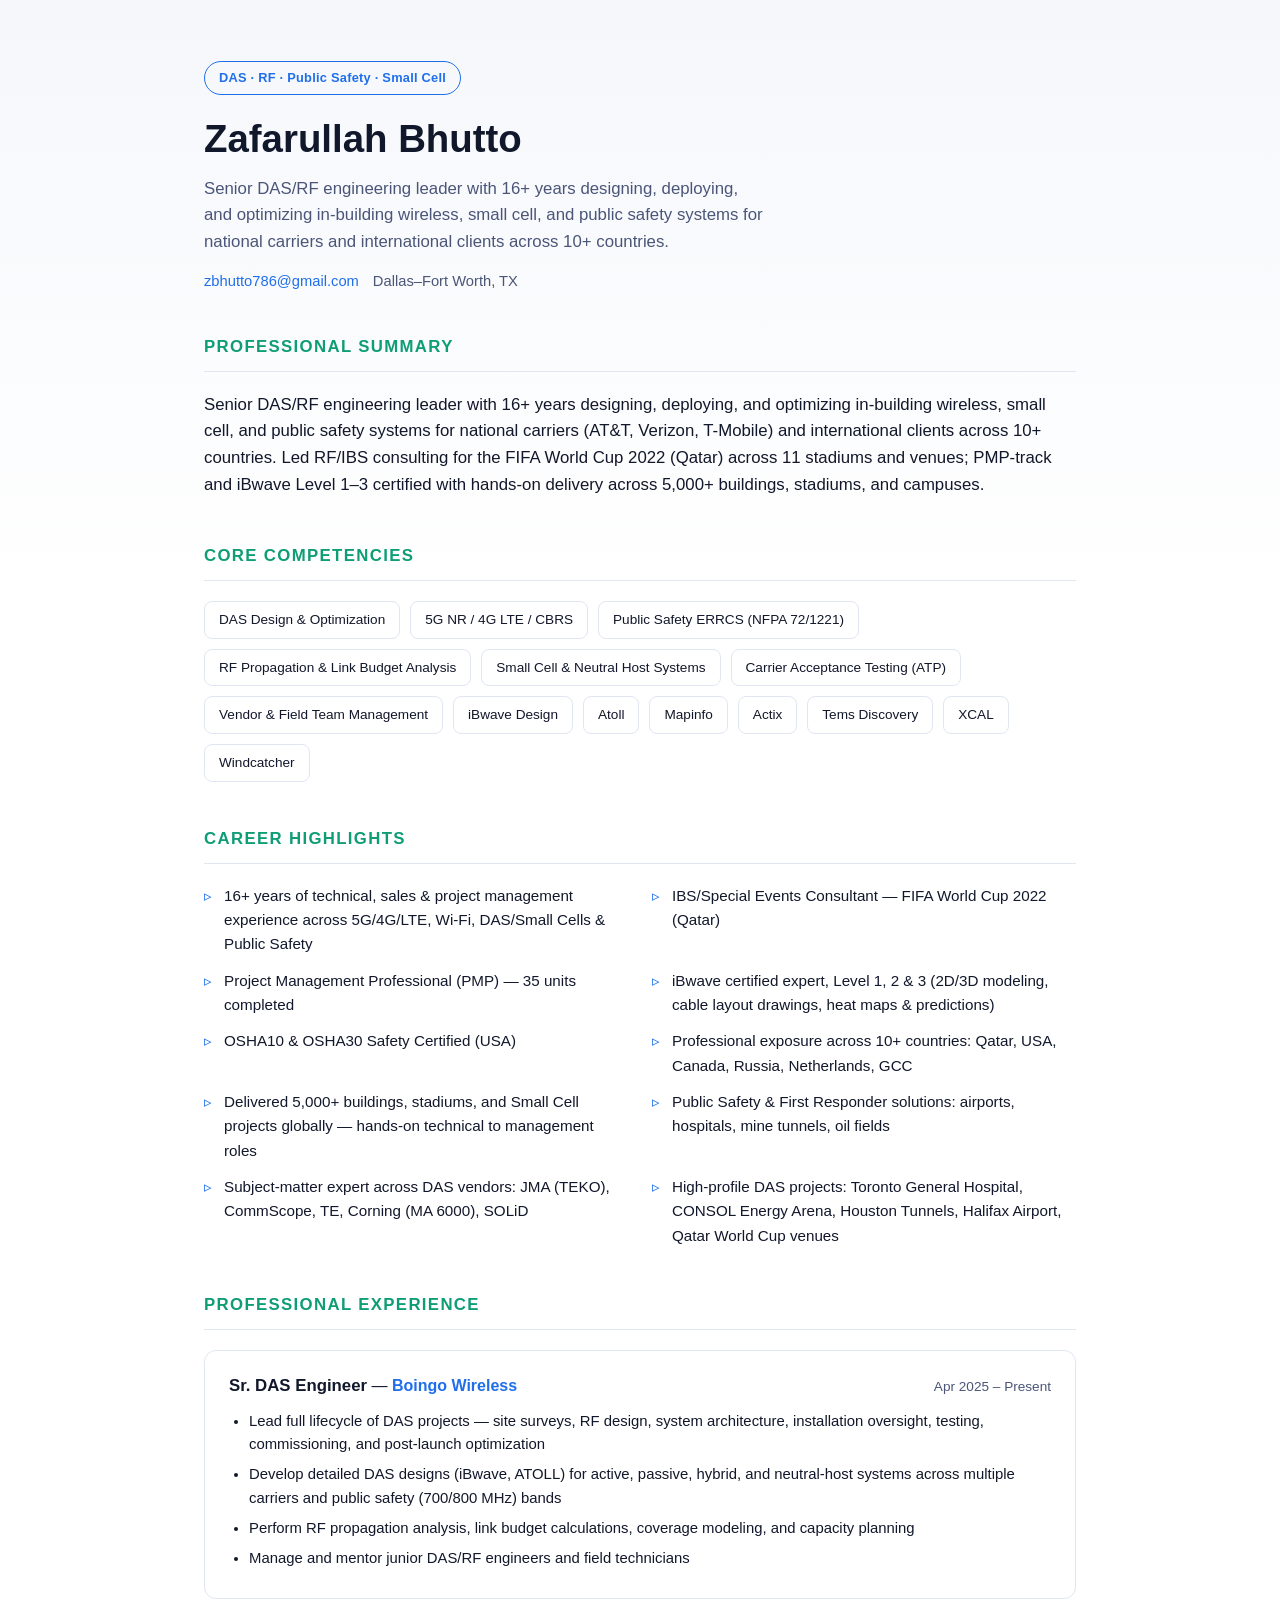
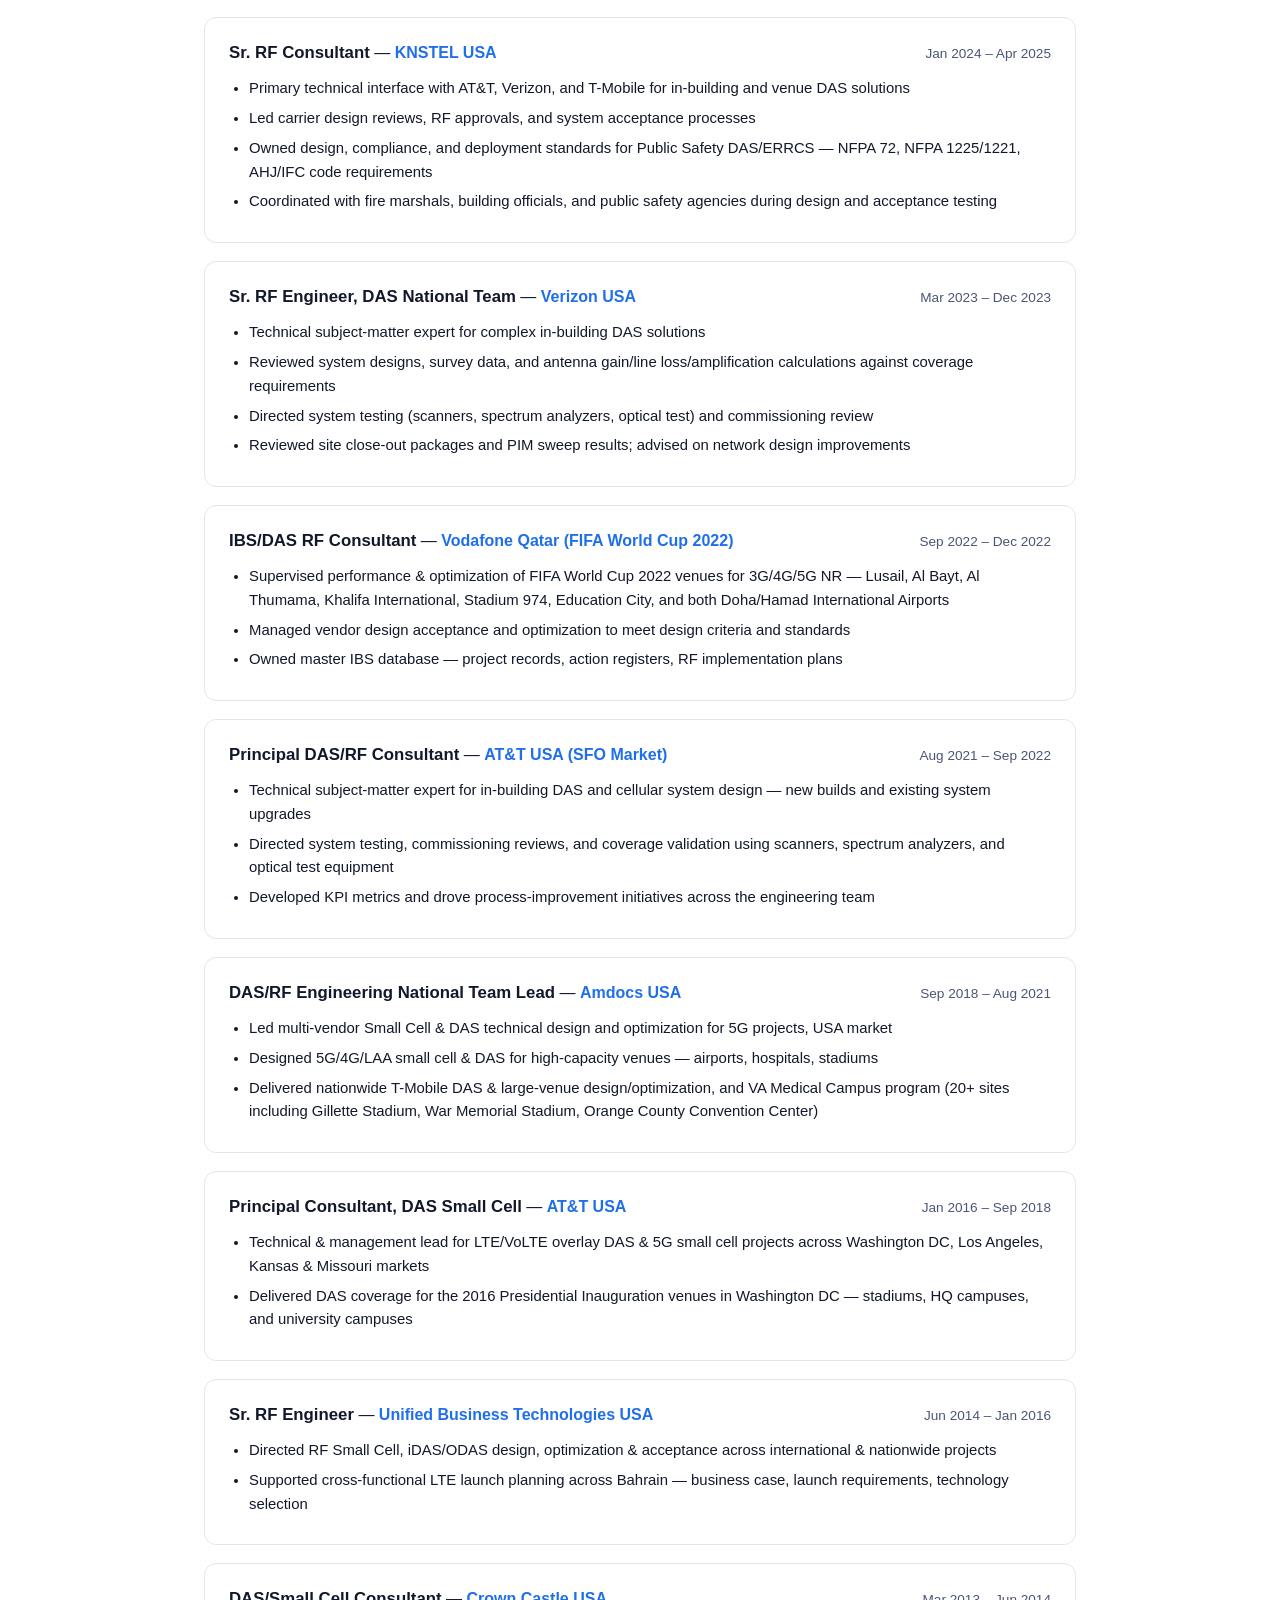
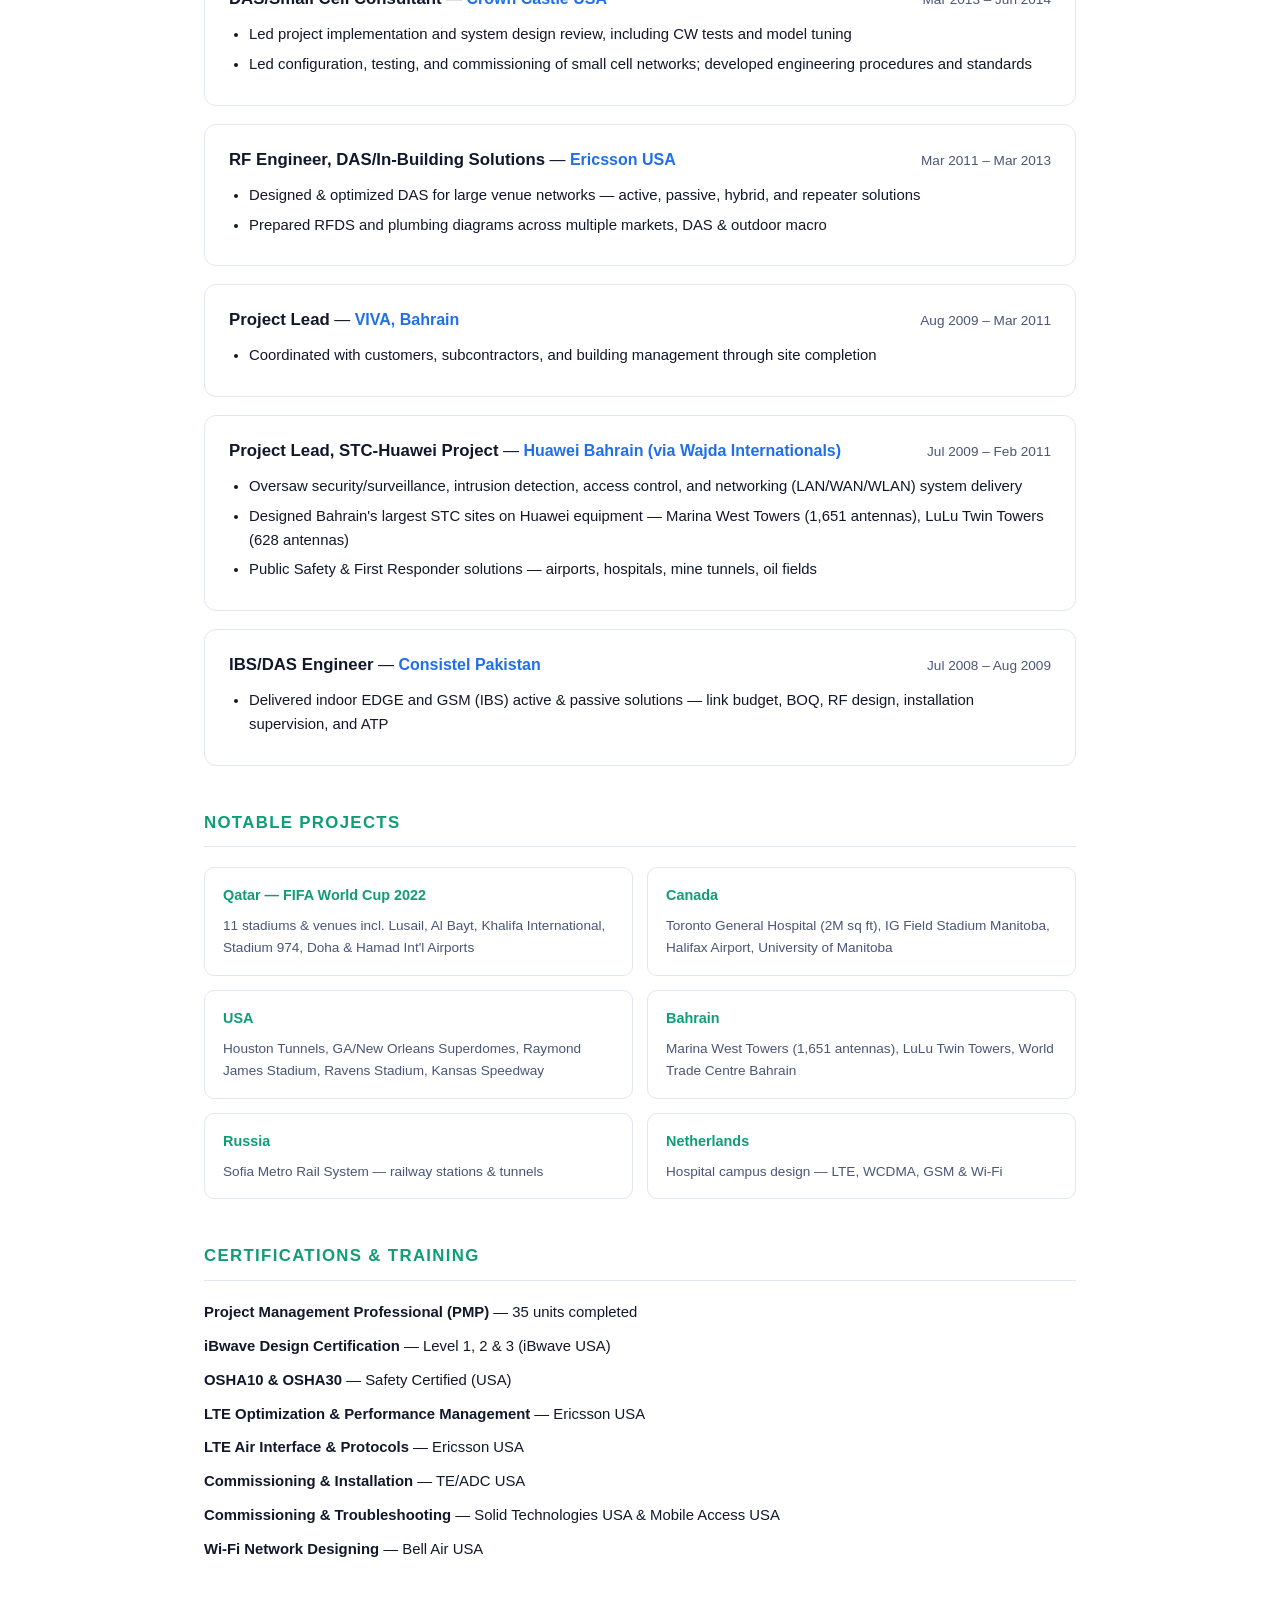
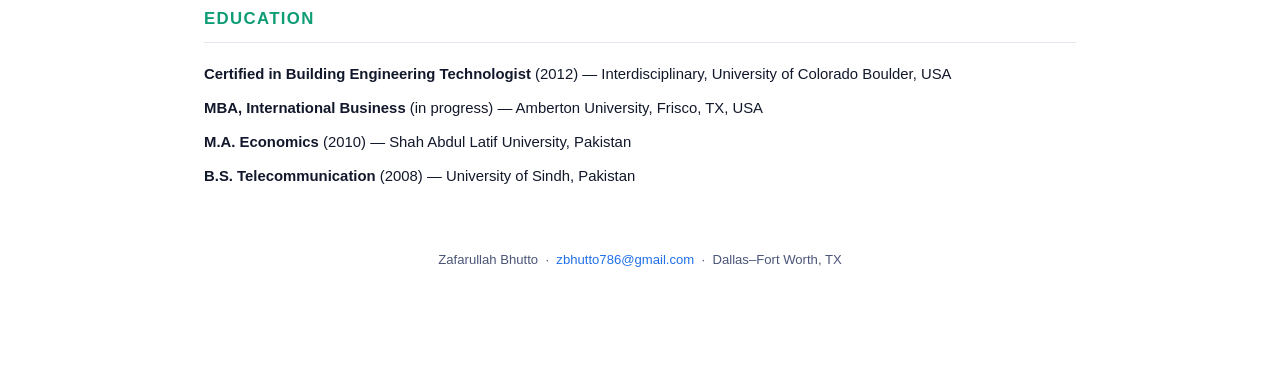
==== index.html @ 147d80d3 "Remove phone number from contact information Removed phone number from contact section in index.html" ====
<!DOCTYPE html>
<html lang="en">
<head>
<meta charset="UTF-8">
<meta name="viewport" content="width=device-width, initial-scale=1.0">
<title>Zafarullah Bhutto — Senior DAS/RF Engineering Leader</title>
<style>
  :root{
    --bg:#0b1020; --bg2:#121a33; --card:#161f3d; --text:#eaf0ff; --muted:#9fb0d9;
    --accent:#4da3ff; --accent2:#7ee8c8; --border:#243055;
  }
  @media (prefers-color-scheme: light){
    :root{ --bg:#f5f7fb; --bg2:#ffffff; --card:#ffffff; --text:#12182b; --muted:#4a5578;
      --accent:#1f6feb; --accent2:#0f9d76; --border:#e1e6f2; }
  }
  *{box-sizing:border-box}
  body{
    margin:0; font-family:'Segoe UI',Roboto,Helvetica,Arial,sans-serif;
    background:linear-gradient(180deg,var(--bg),var(--bg2) 600px); color:var(--text);
    line-height:1.6;
  }
  .wrap{max-width:920px;margin:0 auto;padding:48px 24px 100px}
  header{display:flex;flex-wrap:wrap;gap:24px;align-items:center;justify-content:space-between;margin-bottom:40px}
  .name{font-size:2.4rem;font-weight:700;margin:0 0 6px}
  .tagline{color:var(--muted);font-size:1.05rem;margin:0 0 14px;max-width:560px}
  .contact{display:flex;flex-wrap:wrap;gap:14px;font-size:.92rem}
  .contact a{color:var(--accent);text-decoration:none}
  .contact span{color:var(--muted)}
  .badge{
    display:inline-block;padding:6px 14px;border:1px solid var(--accent);border-radius:999px;
    color:var(--accent);font-size:.8rem;font-weight:600;letter-spacing:.02em
  }
  section{margin-bottom:44px}
  h2{
    font-size:1.05rem;text-transform:uppercase;letter-spacing:.08em;color:var(--accent2);
    border-bottom:1px solid var(--border);padding-bottom:10px;margin-bottom:20px
  }
  .summary{font-size:1.05rem;color:var(--text)}
  .chips{display:flex;flex-wrap:wrap;gap:10px}
  .chip{
    background:var(--card);border:1px solid var(--border);padding:7px 14px;border-radius:8px;
    font-size:.85rem;color:var(--text)
  }
  .highlights{list-style:none;margin:0;padding:0;display:grid;grid-template-columns:1fr 1fr;gap:12px 24px}
  .highlights li{position:relative;padding-left:20px;font-size:.95rem;color:var(--text)}
  .highlights li::before{content:"▹";position:absolute;left:0;color:var(--accent)}
  @media (max-width:640px){.highlights{grid-template-columns:1fr}}
  .job{
    background:var(--card);border:1px solid var(--border);border-radius:12px;
    padding:22px 24px;margin-bottom:18px
  }
  .job-head{display:flex;flex-wrap:wrap;justify-content:space-between;align-items:baseline;gap:8px;margin-bottom:10px}
  .job-title{font-weight:700;font-size:1.05rem}
  .job-company{color:var(--accent);font-weight:600}
  .job-date{color:var(--muted);font-size:.85rem;white-space:nowrap}
  .job ul{margin:8px 0 0;padding-left:20px}
  .job li{margin-bottom:6px;font-size:.93rem}
  .edu-item, .cert-item{margin-bottom:10px;font-size:.93rem}
  .edu-item b, .cert-item b{color:var(--text)}
  .projects{display:grid;grid-template-columns:1fr 1fr;gap:14px}
  @media (max-width:640px){.projects{grid-template-columns:1fr}}
  .proj-card{background:var(--card);border:1px solid var(--border);border-radius:10px;padding:16px 18px}
  .proj-card h3{margin:0 0 8px;font-size:.9rem;color:var(--accent2)}
  .proj-card p{margin:0;font-size:.85rem;color:var(--muted)}
  footer{text-align:center;color:var(--muted);font-size:.82rem;margin-top:60px}
  footer a{color:var(--accent);text-decoration:none}
</style>
</head>
<body>
<div class="wrap">

  <header>
    <div>
      <p class="badge">DAS · RF · Public Safety · Small Cell</p>
      <h1 class="name">Zafarullah Bhutto</h1>
      <p class="tagline">Senior DAS/RF engineering leader with 16+ years designing, deploying, and optimizing in-building wireless, small cell, and public safety systems for national carriers and international clients across 10+ countries.</p>
      <div class="contact">
        <a href="mailto:zbhutto786@gmail.com">zbhutto786@gmail.com</a>
        <span>Dallas–Fort Worth, TX</span>
      </div>
    </div>
  </header>

  <section>
    <h2>Professional Summary</h2>
    <p class="summary">
      Senior DAS/RF engineering leader with 16+ years designing, deploying, and optimizing in-building
      wireless, small cell, and public safety systems for national carriers (AT&amp;T, Verizon, T-Mobile) and
      international clients across 10+ countries. Led RF/IBS consulting for the FIFA World Cup 2022 (Qatar)
      across 11 stadiums and venues; PMP-track and iBwave Level 1–3 certified with hands-on delivery across
      5,000+ buildings, stadiums, and campuses.
    </p>
  </section>

  <section>
    <h2>Core Competencies</h2>
    <div class="chips">
      <span class="chip">DAS Design &amp; Optimization</span>
      <span class="chip">5G NR / 4G LTE / CBRS</span>
      <span class="chip">Public Safety ERRCS (NFPA 72/1221)</span>
      <span class="chip">RF Propagation &amp; Link Budget Analysis</span>
      <span class="chip">Small Cell &amp; Neutral Host Systems</span>
      <span class="chip">Carrier Acceptance Testing (ATP)</span>
      <span class="chip">Vendor &amp; Field Team Management</span>
      <span class="chip">iBwave Design</span>
      <span class="chip">Atoll</span>
      <span class="chip">Mapinfo</span>
      <span class="chip">Actix</span>
      <span class="chip">Tems Discovery</span>
      <span class="chip">XCAL</span>
      <span class="chip">Windcatcher</span>
    </div>
  </section>

  <section>
    <h2>Career Highlights</h2>
    <ul class="highlights">
      <li>16+ years of technical, sales &amp; project management experience across 5G/4G/LTE, Wi-Fi, DAS/Small Cells &amp; Public Safety</li>
      <li>IBS/Special Events Consultant — FIFA World Cup 2022 (Qatar)</li>
      <li>Project Management Professional (PMP) — 35 units completed</li>
      <li>iBwave certified expert, Level 1, 2 &amp; 3 (2D/3D modeling, cable layout drawings, heat maps &amp; predictions)</li>
      <li>OSHA10 &amp; OSHA30 Safety Certified (USA)</li>
      <li>Professional exposure across 10+ countries: Qatar, USA, Canada, Russia, Netherlands, GCC</li>
      <li>Delivered 5,000+ buildings, stadiums, and Small Cell projects globally — hands-on technical to management roles</li>
      <li>Public Safety &amp; First Responder solutions: airports, hospitals, mine tunnels, oil fields</li>
      <li>Subject-matter expert across DAS vendors: JMA (TEKO), CommScope, TE, Corning (MA 6000), SOLiD</li>
      <li>High-profile DAS projects: Toronto General Hospital, CONSOL Energy Arena, Houston Tunnels, Halifax Airport, Qatar World Cup venues</li>
    </ul>
  </section>
  <section>
    <h2>Professional Experience</h2>

    <div class="job">
      <div class="job-head">
        <div><span class="job-title">Sr. DAS Engineer</span> — <span class="job-company">Boingo Wireless</span></div>
        <div class="job-date">Apr 2025 – Present</div>
      </div>
      <ul>
        <li>Lead full lifecycle of DAS projects — site surveys, RF design, system architecture, installation oversight, testing, commissioning, and post-launch optimization</li>
        <li>Develop detailed DAS designs (iBwave, ATOLL) for active, passive, hybrid, and neutral-host systems across multiple carriers and public safety (700/800 MHz) bands</li>
        <li>Perform RF propagation analysis, link budget calculations, coverage modeling, and capacity planning</li>
        <li>Manage and mentor junior DAS/RF engineers and field technicians</li>
      </ul>
    </div>

    <div class="job">
      <div class="job-head">
        <div><span class="job-title">Sr. RF Consultant</span> — <span class="job-company">KNSTEL USA</span></div>
        <div class="job-date">Jan 2024 – Apr 2025</div>
      </div>
      <ul>
        <li>Primary technical interface with AT&amp;T, Verizon, and T-Mobile for in-building and venue DAS solutions</li>
        <li>Led carrier design reviews, RF approvals, and system acceptance processes</li>
        <li>Owned design, compliance, and deployment standards for Public Safety DAS/ERRCS — NFPA 72, NFPA 1225/1221, AHJ/IFC code requirements</li>
        <li>Coordinated with fire marshals, building officials, and public safety agencies during design and acceptance testing</li>
      </ul>
    </div>

    <div class="job">
      <div class="job-head">
        <div><span class="job-title">Sr. RF Engineer, DAS National Team</span> — <span class="job-company">Verizon USA</span></div>
        <div class="job-date">Mar 2023 – Dec 2023</div>
      </div>
      <ul>
        <li>Technical subject-matter expert for complex in-building DAS solutions</li>
        <li>Reviewed system designs, survey data, and antenna gain/line loss/amplification calculations against coverage requirements</li>
        <li>Directed system testing (scanners, spectrum analyzers, optical test) and commissioning review</li>
        <li>Reviewed site close-out packages and PIM sweep results; advised on network design improvements</li>
      </ul>
    </div>

    <div class="job">
      <div class="job-head">
        <div><span class="job-title">IBS/DAS RF Consultant</span> — <span class="job-company">Vodafone Qatar (FIFA World Cup 2022)</span></div>
        <div class="job-date">Sep 2022 – Dec 2022</div>
      </div>
      <ul>
        <li>Supervised performance &amp; optimization of FIFA World Cup 2022 venues for 3G/4G/5G NR — Lusail, Al Bayt, Al Thumama, Khalifa International, Stadium 974, Education City, and both Doha/Hamad International Airports</li>
        <li>Managed vendor design acceptance and optimization to meet design criteria and standards</li>
        <li>Owned master IBS database — project records, action registers, RF implementation plans</li>
      </ul>
    </div>

    <div class="job">
      <div class="job-head">
        <div><span class="job-title">Principal DAS/RF Consultant</span> — <span class="job-company">AT&amp;T USA (SFO Market)</span></div>
        <div class="job-date">Aug 2021 – Sep 2022</div>
      </div>
      <ul>
        <li>Technical subject-matter expert for in-building DAS and cellular system design — new builds and existing system upgrades</li>
        <li>Directed system testing, commissioning reviews, and coverage validation using scanners, spectrum analyzers, and optical test equipment</li>
        <li>Developed KPI metrics and drove process-improvement initiatives across the engineering team</li>
      </ul>
    </div>

    <div class="job">
      <div class="job-head">
        <div><span class="job-title">DAS/RF Engineering National Team Lead</span> — <span class="job-company">Amdocs USA</span></div>
        <div class="job-date">Sep 2018 – Aug 2021</div>
      </div>
      <ul>
        <li>Led multi-vendor Small Cell &amp; DAS technical design and optimization for 5G projects, USA market</li>
        <li>Designed 5G/4G/LAA small cell &amp; DAS for high-capacity venues — airports, hospitals, stadiums</li>
        <li>Delivered nationwide T-Mobile DAS &amp; large-venue design/optimization, and VA Medical Campus program (20+ sites including Gillette Stadium, War Memorial Stadium, Orange County Convention Center)</li>
      </ul>
    </div>

    <div class="job">
      <div class="job-head">
        <div><span class="job-title">Principal Consultant, DAS Small Cell</span> — <span class="job-company">AT&amp;T USA</span></div>
        <div class="job-date">Jan 2016 – Sep 2018</div>
      </div>
      <ul>
        <li>Technical &amp; management lead for LTE/VoLTE overlay DAS &amp; 5G small cell projects across Washington DC, Los Angeles, Kansas &amp; Missouri markets</li>
        <li>Delivered DAS coverage for the 2016 Presidential Inauguration venues in Washington DC — stadiums, HQ campuses, and university campuses</li>
      </ul>
    </div>

    <div class="job">
      <div class="job-head">
        <div><span class="job-title">Sr. RF Engineer</span> — <span class="job-company">Unified Business Technologies USA</span></div>
        <div class="job-date">Jun 2014 – Jan 2016</div>
      </div>
      <ul>
        <li>Directed RF Small Cell, iDAS/ODAS design, optimization &amp; acceptance across international &amp; nationwide projects</li>
        <li>Supported cross-functional LTE launch planning across Bahrain — business case, launch requirements, technology selection</li>
      </ul>
    </div>

    <div class="job">
      <div class="job-head">
        <div><span class="job-title">DAS/Small Cell Consultant</span> — <span class="job-company">Crown Castle USA</span></div>
        <div class="job-date">Mar 2013 – Jun 2014</div>
      </div>
      <ul>
        <li>Led project implementation and system design review, including CW tests and model tuning</li>
        <li>Led configuration, testing, and commissioning of small cell networks; developed engineering procedures and standards</li>
      </ul>
    </div>

    <div class="job">
      <div class="job-head">
        <div><span class="job-title">RF Engineer, DAS/In-Building Solutions</span> — <span class="job-company">Ericsson USA</span></div>
        <div class="job-date">Mar 2011 – Mar 2013</div>
      </div>
      <ul>
        <li>Designed &amp; optimized DAS for large venue networks — active, passive, hybrid, and repeater solutions</li>
        <li>Prepared RFDS and plumbing diagrams across multiple markets, DAS &amp; outdoor macro</li>
      </ul>
    </div>

    <div class="job">
      <div class="job-head">
        <div><span class="job-title">Project Lead</span> — <span class="job-company">VIVA, Bahrain</span></div>
        <div class="job-date">Aug 2009 – Mar 2011</div>
      </div>
      <ul>
        <li>Coordinated with customers, subcontractors, and building management through site completion</li>
      </ul>
    </div>

    <div class="job">
      <div class="job-head">
        <div><span class="job-title">Project Lead, STC-Huawei Project</span> — <span class="job-company">Huawei Bahrain (via Wajda Internationals)</span></div>
        <div class="job-date">Jul 2009 – Feb 2011</div>
      </div>
      <ul>
        <li>Oversaw security/surveillance, intrusion detection, access control, and networking (LAN/WAN/WLAN) system delivery</li>
        <li>Designed Bahrain's largest STC sites on Huawei equipment — Marina West Towers (1,651 antennas), LuLu Twin Towers (628 antennas)</li>
        <li>Public Safety &amp; First Responder solutions — airports, hospitals, mine tunnels, oil fields</li>
      </ul>
    </div>

    <div class="job">
      <div class="job-head">
        <div><span class="job-title">IBS/DAS Engineer</span> — <span class="job-company">Consistel Pakistan</span></div>
        <div class="job-date">Jul 2008 – Aug 2009</div>
      </div>
      <ul>
        <li>Delivered indoor EDGE and GSM (IBS) active &amp; passive solutions — link budget, BOQ, RF design, installation supervision, and ATP</li>
      </ul>
    </div>

  </section>
  <section>
    <h2>Notable Projects</h2>
    <div class="projects">
      <div class="proj-card"><h3>Qatar — FIFA World Cup 2022</h3><p>11 stadiums &amp; venues incl. Lusail, Al Bayt, Khalifa International, Stadium 974, Doha &amp; Hamad Int'l Airports</p></div>
      <div class="proj-card"><h3>Canada</h3><p>Toronto General Hospital (2M sq ft), IG Field Stadium Manitoba, Halifax Airport, University of Manitoba</p></div>
      <div class="proj-card"><h3>USA</h3><p>Houston Tunnels, GA/New Orleans Superdomes, Raymond James Stadium, Ravens Stadium, Kansas Speedway</p></div>
      <div class="proj-card"><h3>Bahrain</h3><p>Marina West Towers (1,651 antennas), LuLu Twin Towers, World Trade Centre Bahrain</p></div>
      <div class="proj-card"><h3>Russia</h3><p>Sofia Metro Rail System — railway stations &amp; tunnels</p></div>
      <div class="proj-card"><h3>Netherlands</h3><p>Hospital campus design — LTE, WCDMA, GSM &amp; Wi-Fi</p></div>
    </div>
  </section>

  <section>
    <h2>Certifications &amp; Training</h2>
    <div class="cert-item"><b>Project Management Professional (PMP)</b> — 35 units completed</div>
    <div class="cert-item"><b>iBwave Design Certification</b> — Level 1, 2 &amp; 3 (iBwave USA)</div>
    <div class="cert-item"><b>OSHA10 &amp; OSHA30</b> — Safety Certified (USA)</div>
    <div class="cert-item"><b>LTE Optimization &amp; Performance Management</b> — Ericsson USA</div>
    <div class="cert-item"><b>LTE Air Interface &amp; Protocols</b> — Ericsson USA</div>
    <div class="cert-item"><b>Commissioning &amp; Installation</b> — TE/ADC USA</div>
    <div class="cert-item"><b>Commissioning &amp; Troubleshooting</b> — Solid Technologies USA &amp; Mobile Access USA</div>
    <div class="cert-item"><b>Wi-Fi Network Designing</b> — Bell Air USA</div>
  </section>

  <section>
    <h2>Education</h2>
    <div class="edu-item"><b>Certified in Building Engineering Technologist</b> (2012) — Interdisciplinary, University of Colorado Boulder, USA</div>
    <div class="edu-item"><b>MBA, International Business</b> (in progress) — Amberton University, Frisco, TX, USA</div>
    <div class="edu-item"><b>M.A. Economics</b> (2010) — Shah Abdul Latif University, Pakistan</div>
    <div class="edu-item"><b>B.S. Telecommunication</b> (2008) — University of Sindh, Pakistan</div>
  </section>

  <footer>
    <p>Zafarullah Bhutto &nbsp;·&nbsp; <a href="mailto:zbhutto786@gmail.com">zbhutto786@gmail.com</a> &nbsp;·&nbsp; Dallas–Fort Worth, TX</p>
  </footer>

</div>
</body>
</html>
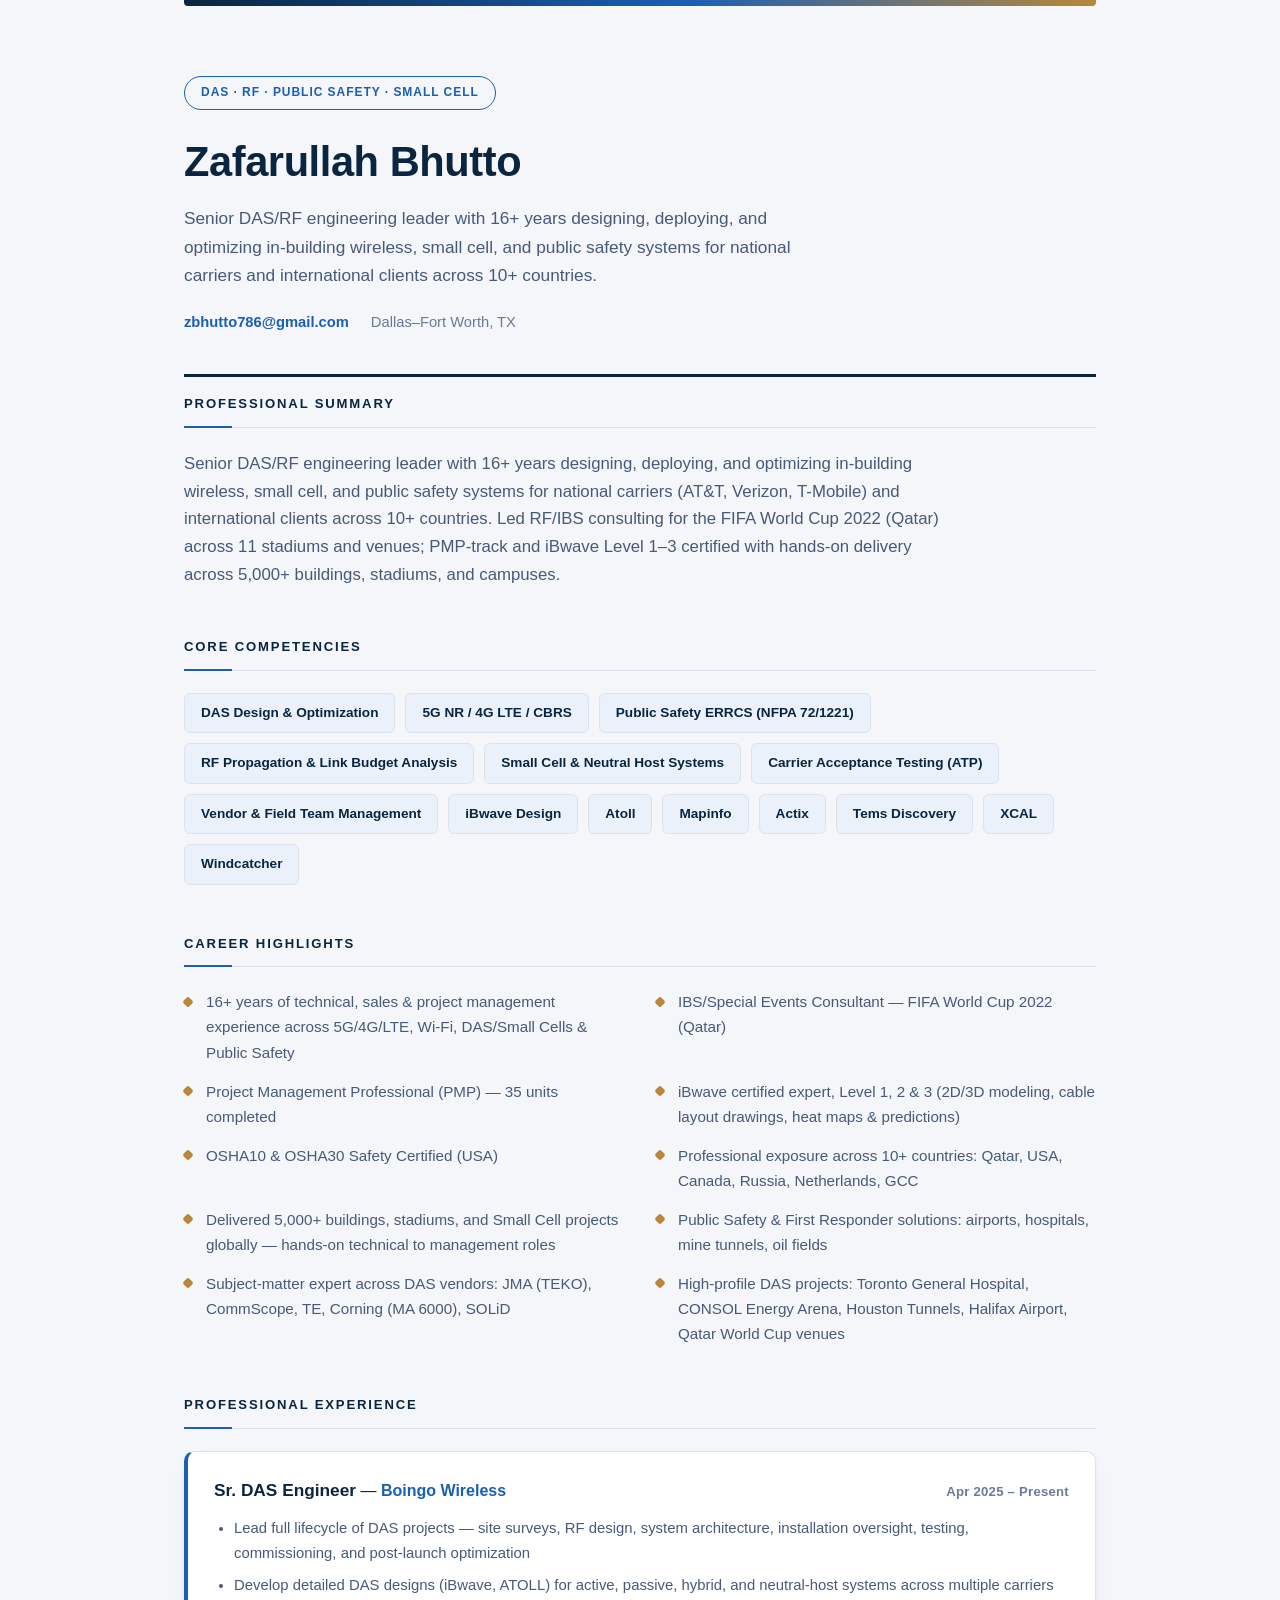
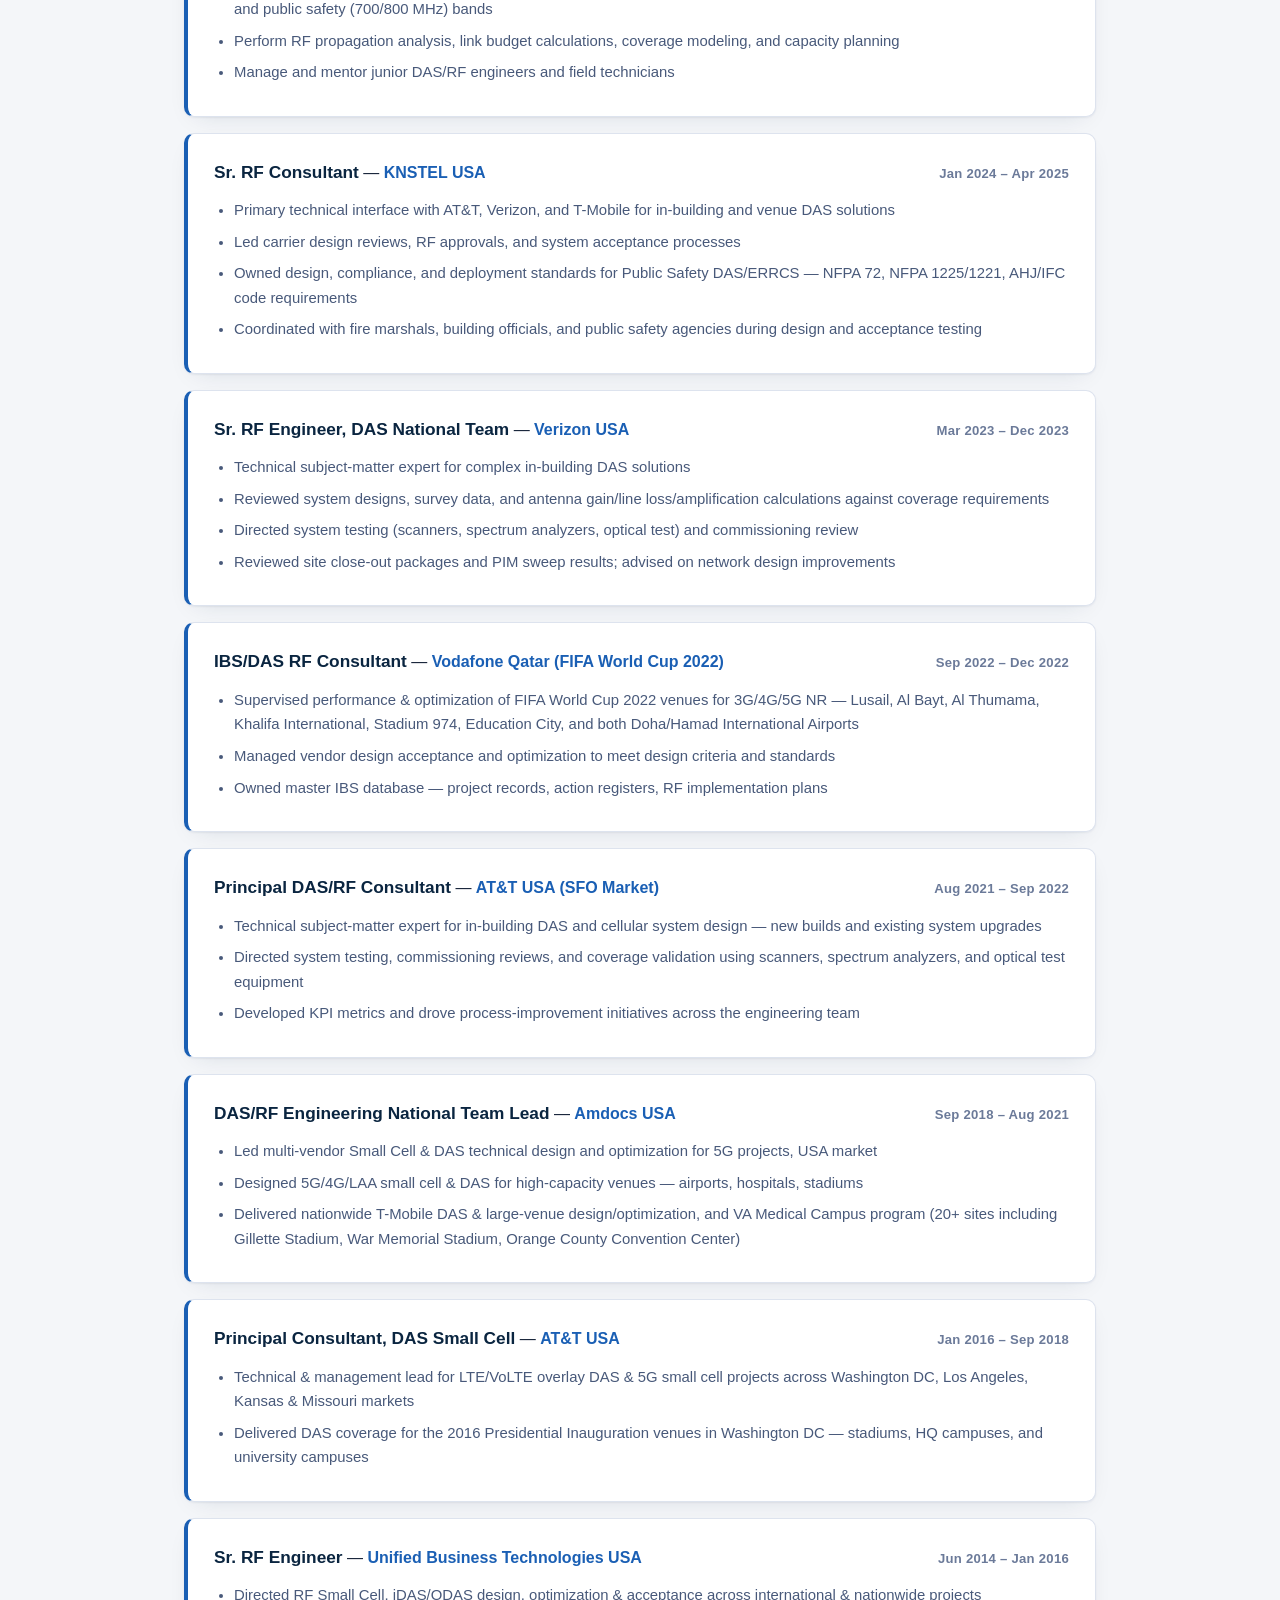
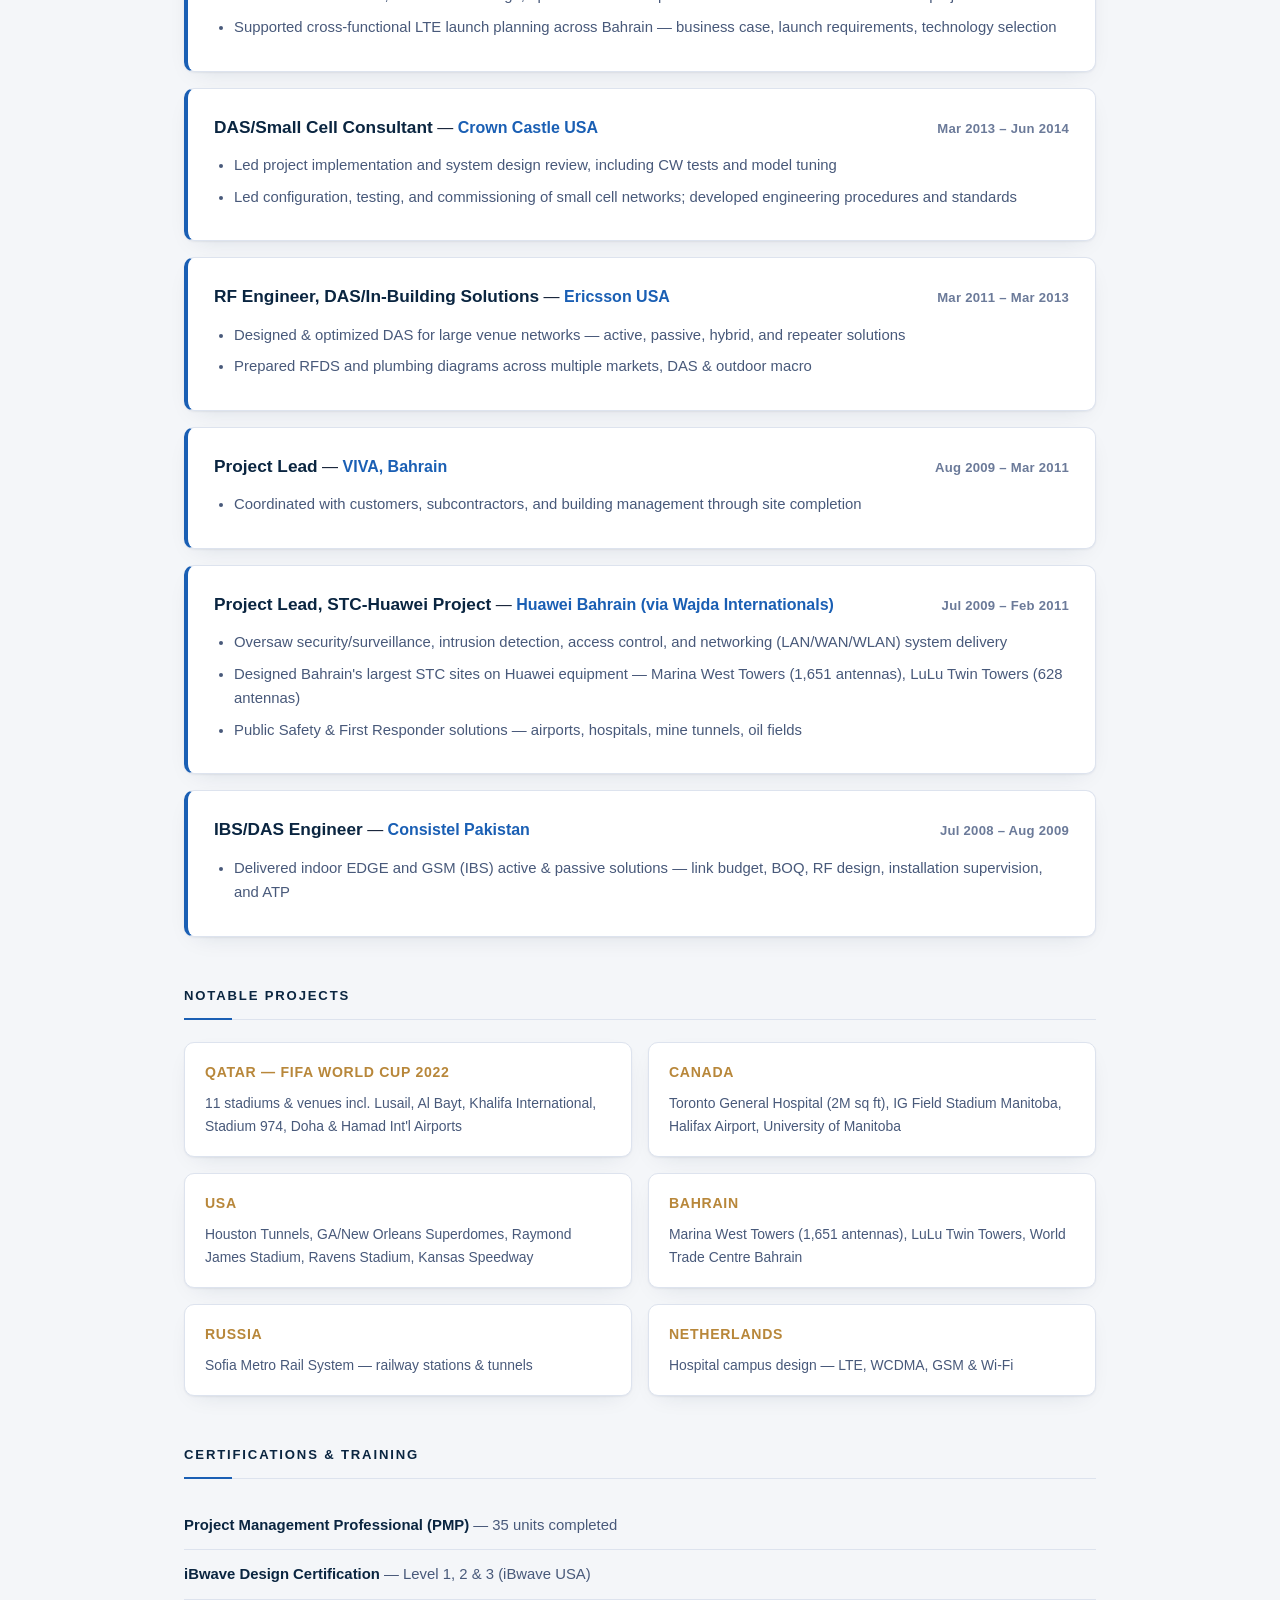
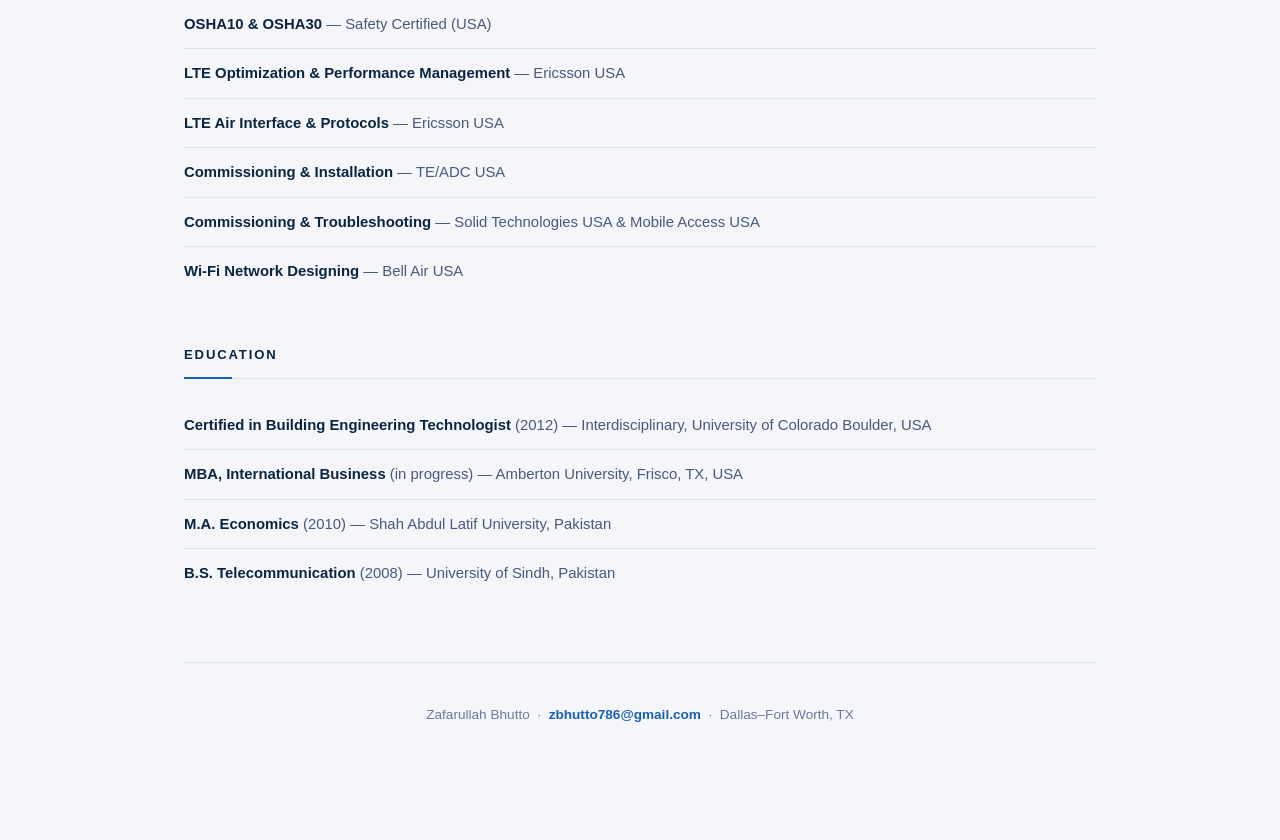
==== commit 38f59ab7: "Remove CSS styles from index.html Removed inline styles from index.html." ====
--- a/index.html
+++ b/index.html
@@ -4,67 +4,7 @@
 <meta charset="UTF-8">
 <meta name="viewport" content="width=device-width, initial-scale=1.0">
 <title>Zafarullah Bhutto — Senior DAS/RF Engineering Leader</title>
-<style>
-  :root{
-    --bg:#0b1020; --bg2:#121a33; --card:#161f3d; --text:#eaf0ff; --muted:#9fb0d9;
-    --accent:#4da3ff; --accent2:#7ee8c8; --border:#243055;
-  }
-  @media (prefers-color-scheme: light){
-    :root{ --bg:#f5f7fb; --bg2:#ffffff; --card:#ffffff; --text:#12182b; --muted:#4a5578;
-      --accent:#1f6feb; --accent2:#0f9d76; --border:#e1e6f2; }
-  }
-  *{box-sizing:border-box}
-  body{
-    margin:0; font-family:'Segoe UI',Roboto,Helvetica,Arial,sans-serif;
-    background:linear-gradient(180deg,var(--bg),var(--bg2) 600px); color:var(--text);
-    line-height:1.6;
-  }
-  .wrap{max-width:920px;margin:0 auto;padding:48px 24px 100px}
-  header{display:flex;flex-wrap:wrap;gap:24px;align-items:center;justify-content:space-between;margin-bottom:40px}
-  .name{font-size:2.4rem;font-weight:700;margin:0 0 6px}
-  .tagline{color:var(--muted);font-size:1.05rem;margin:0 0 14px;max-width:560px}
-  .contact{display:flex;flex-wrap:wrap;gap:14px;font-size:.92rem}
-  .contact a{color:var(--accent);text-decoration:none}
-  .contact span{color:var(--muted)}
-  .badge{
-    display:inline-block;padding:6px 14px;border:1px solid var(--accent);border-radius:999px;
-    color:var(--accent);font-size:.8rem;font-weight:600;letter-spacing:.02em
-  }
-  section{margin-bottom:44px}
-  h2{
-    font-size:1.05rem;text-transform:uppercase;letter-spacing:.08em;color:var(--accent2);
-    border-bottom:1px solid var(--border);padding-bottom:10px;margin-bottom:20px
-  }
-  .summary{font-size:1.05rem;color:var(--text)}
-  .chips{display:flex;flex-wrap:wrap;gap:10px}
-  .chip{
-    background:var(--card);border:1px solid var(--border);padding:7px 14px;border-radius:8px;
-    font-size:.85rem;color:var(--text)
-  }
-  .highlights{list-style:none;margin:0;padding:0;display:grid;grid-template-columns:1fr 1fr;gap:12px 24px}
-  .highlights li{position:relative;padding-left:20px;font-size:.95rem;color:var(--text)}
-  .highlights li::before{content:"▹";position:absolute;left:0;color:var(--accent)}
-  @media (max-width:640px){.highlights{grid-template-columns:1fr}}
-  .job{
-    background:var(--card);border:1px solid var(--border);border-radius:12px;
-    padding:22px 24px;margin-bottom:18px
-  }
-  .job-head{display:flex;flex-wrap:wrap;justify-content:space-between;align-items:baseline;gap:8px;margin-bottom:10px}
-  .job-title{font-weight:700;font-size:1.05rem}
-  .job-company{color:var(--accent);font-weight:600}
-  .job-date{color:var(--muted);font-size:.85rem;white-space:nowrap}
-  .job ul{margin:8px 0 0;padding-left:20px}
-  .job li{margin-bottom:6px;font-size:.93rem}
-  .edu-item, .cert-item{margin-bottom:10px;font-size:.93rem}
-  .edu-item b, .cert-item b{color:var(--text)}
-  .projects{display:grid;grid-template-columns:1fr 1fr;gap:14px}
-  @media (max-width:640px){.projects{grid-template-columns:1fr}}
-  .proj-card{background:var(--card);border:1px solid var(--border);border-radius:10px;padding:16px 18px}
-  .proj-card h3{margin:0 0 8px;font-size:.9rem;color:var(--accent2)}
-  .proj-card p{margin:0;font-size:.85rem;color:var(--muted)}
-  footer{text-align:center;color:var(--muted);font-size:.82rem;margin-top:60px}
-  footer a{color:var(--accent);text-decoration:none}
-</style>
+<link rel="stylesheet" href="style.css">
 </head>
 <body>
 <div class="wrap">
--- a/style.css
+++ b/style.css
@@ -0,0 +1,248 @@
+/* ============================================================
+   Professional theme — DAS/RF/Telecom engineering portfolio
+   Palette: steel navy + signal-blue accent, corporate/clean
+   ============================================================ */
+
+:root{
+  --bg:#f4f6f9;
+  --bg-panel:#ffffff;
+  --ink:#152238;
+  --ink-soft:#48597a;
+  --muted:#6b7a99;
+  --line:#dde3ee;
+  --navy:#0a2540;
+  --navy-deep:#071a30;
+  --accent:#1a5fb4;
+  --accent-soft:#eaf1fb;
+  --gold:#b8873a;
+  --radius:10px;
+  --shadow:0 1px 2px rgba(10,37,64,.06), 0 8px 24px -12px rgba(10,37,64,.15);
+}
+
+:root[data-theme="dark"]{
+  --bg:#0b1420;
+  --bg-panel:#101d2e;
+  --ink:#eef2f9;
+  --ink-soft:#c3cee2;
+  --muted:#8ea0c2;
+  --line:#223047;
+  --navy:#eef2f9;
+  --navy-deep:#ffffff;
+  --accent:#5b9bf0;
+  --accent-soft:#132844;
+  --gold:#d9a85c;
+  --shadow:0 1px 2px rgba(0,0,0,.3), 0 8px 24px -12px rgba(0,0,0,.5);
+}
+
+@media (prefers-color-scheme: dark){
+  :root:not([data-theme="light"]){
+    --bg:#0b1420;
+    --bg-panel:#101d2e;
+    --ink:#eef2f9;
+    --ink-soft:#c3cee2;
+    --muted:#8ea0c2;
+    --line:#223047;
+    --navy:#eef2f9;
+    --navy-deep:#ffffff;
+    --accent:#5b9bf0;
+    --accent-soft:#132844;
+    --gold:#d9a85c;
+    --shadow:0 1px 2px rgba(0,0,0,.3), 0 8px 24px -12px rgba(0,0,0,.5);
+  }
+}
+
+*{box-sizing:border-box}
+
+html{scroll-behavior:smooth}
+
+body{
+  margin:0;
+  background:var(--bg);
+  color:var(--ink);
+  font-family:'Segoe UI',Roboto,Helvetica,Arial,sans-serif;
+  line-height:1.65;
+  -webkit-font-smoothing:antialiased;
+}
+
+.wrap{max-width:960px;margin:0 auto;padding:0 24px 100px}
+
+/* ---------- Header / masthead ---------- */
+header{
+  position:relative;
+  padding:64px 0 40px;
+  margin-bottom:16px;
+  border-bottom:3px solid var(--navy);
+}
+header::before{
+  content:"";
+  position:absolute;
+  top:0;left:0;right:0;
+  height:6px;
+  background:linear-gradient(90deg,var(--navy) 0%,var(--accent) 55%,var(--gold) 100%);
+  border-radius:0 0 4px 4px;
+}
+.badge{
+  display:inline-flex;
+  align-items:center;
+  gap:8px;
+  padding:6px 16px;
+  border:1px solid var(--accent);
+  border-radius:999px;
+  color:var(--accent);
+  font-size:.75rem;
+  font-weight:700;
+  letter-spacing:.08em;
+  text-transform:uppercase;
+  margin-bottom:18px;
+}
+.name{
+  font-size:2.6rem;
+  font-weight:800;
+  letter-spacing:-.01em;
+  margin:0 0 8px;
+  color:var(--navy);
+}
+:root[data-theme="dark"] .name{color:var(--ink)}
+@media (prefers-color-scheme: dark){ .name{color:var(--ink)} }
+.tagline{
+  color:var(--ink-soft);
+  font-size:1.08rem;
+  max-width:640px;
+  margin:0 0 20px;
+}
+.contact{
+  display:flex;
+  flex-wrap:wrap;
+  gap:10px 22px;
+  font-size:.92rem;
+}
+.contact a{
+  color:var(--accent);
+  text-decoration:none;
+  font-weight:600;
+}
+.contact a:hover{text-decoration:underline}
+.contact span{color:var(--muted)}
+
+/* ---------- Sections ---------- */
+section{margin-bottom:48px}
+h2{
+  font-size:.82rem;
+  text-transform:uppercase;
+  letter-spacing:.14em;
+  font-weight:700;
+  color:var(--navy);
+  margin:0 0 22px;
+  padding-bottom:12px;
+  border-bottom:1px solid var(--line);
+  position:relative;
+}
+h2::after{
+  content:"";
+  position:absolute;
+  left:0;bottom:-1px;
+  width:48px;height:2px;
+  background:var(--accent);
+}
+:root[data-theme="dark"] h2{color:var(--ink)}
+@media (prefers-color-scheme: dark){ h2{color:var(--ink)} }
+
+.summary{font-size:1.05rem;color:var(--ink-soft);max-width:760px}
+
+/* ---------- Competency chips ---------- */
+.chips{display:flex;flex-wrap:wrap;gap:10px}
+.chip{
+  background:var(--accent-soft);
+  border:1px solid var(--line);
+  color:var(--navy);
+  padding:8px 16px;
+  border-radius:6px;
+  font-size:.85rem;
+  font-weight:600;
+}
+:root[data-theme="dark"] .chip{color:var(--ink)}
+@media (prefers-color-scheme: dark){ .chip{color:var(--ink)} }
+
+/* ---------- Career highlights ---------- */
+.highlights{
+  list-style:none;margin:0;padding:0;
+  display:grid;grid-template-columns:1fr 1fr;gap:14px 32px;
+}
+.highlights li{
+  position:relative;padding-left:22px;
+  font-size:.95rem;color:var(--ink-soft);
+}
+.highlights li::before{
+  content:"";
+  position:absolute;left:0;top:.55em;
+  width:8px;height:8px;
+  background:var(--gold);
+  border-radius:2px;
+  transform:rotate(45deg);
+}
+@media (max-width:640px){.highlights{grid-template-columns:1fr}}
+
+/* ---------- Experience ---------- */
+.job{
+  background:var(--bg-panel);
+  border:1px solid var(--line);
+  border-left:4px solid var(--accent);
+  border-radius:var(--radius);
+  box-shadow:var(--shadow);
+  padding:24px 26px;
+  margin-bottom:16px;
+}
+.job-head{
+  display:flex;flex-wrap:wrap;
+  justify-content:space-between;align-items:baseline;
+  gap:8px;margin-bottom:12px;
+}
+.job-title{font-weight:700;font-size:1.08rem;color:var(--navy)}
+:root[data-theme="dark"] .job-title{color:var(--ink)}
+@media (prefers-color-scheme: dark){ .job-title{color:var(--ink)} }
+.job-company{color:var(--accent);font-weight:600}
+.job-date{
+  color:var(--muted);font-size:.82rem;font-weight:600;
+  white-space:nowrap;letter-spacing:.02em;
+}
+.job ul{margin:10px 0 0;padding-left:20px}
+.job li{margin-bottom:7px;font-size:.93rem;color:var(--ink-soft)}
+
+/* ---------- Education / certifications ---------- */
+.edu-item, .cert-item{
+  padding:12px 0;
+  border-bottom:1px solid var(--line);
+  font-size:.93rem;
+  color:var(--ink-soft);
+}
+.edu-item:last-child, .cert-item:last-child{border-bottom:none}
+.edu-item b, .cert-item b{color:var(--navy)}
+:root[data-theme="dark"] .edu-item b,
+:root[data-theme="dark"] .cert-item b{color:var(--ink)}
+@media (prefers-color-scheme: dark){
+  .edu-item b, .cert-item b{color:var(--ink)}
+}
+
+/* ---------- Notable projects ---------- */
+.projects{display:grid;grid-template-columns:1fr 1fr;gap:16px}
+@media (max-width:640px){.projects{grid-template-columns:1fr}}
+.proj-card{
+  background:var(--bg-panel);
+  border:1px solid var(--line);
+  border-radius:var(--radius);
+  padding:18px 20px;
+  box-shadow:var(--shadow);
+}
+.proj-card h3{
+  margin:0 0 8px;font-size:.88rem;
+  color:var(--gold);text-transform:uppercase;letter-spacing:.05em;
+}
+.proj-card p{margin:0;font-size:.87rem;color:var(--ink-soft)}
+
+/* ---------- Footer ---------- */
+footer{
+  text-align:center;color:var(--muted);font-size:.85rem;
+  margin-top:64px;padding-top:28px;border-top:1px solid var(--line);
+}
+footer a{color:var(--accent);text-decoration:none;font-weight:600}
+
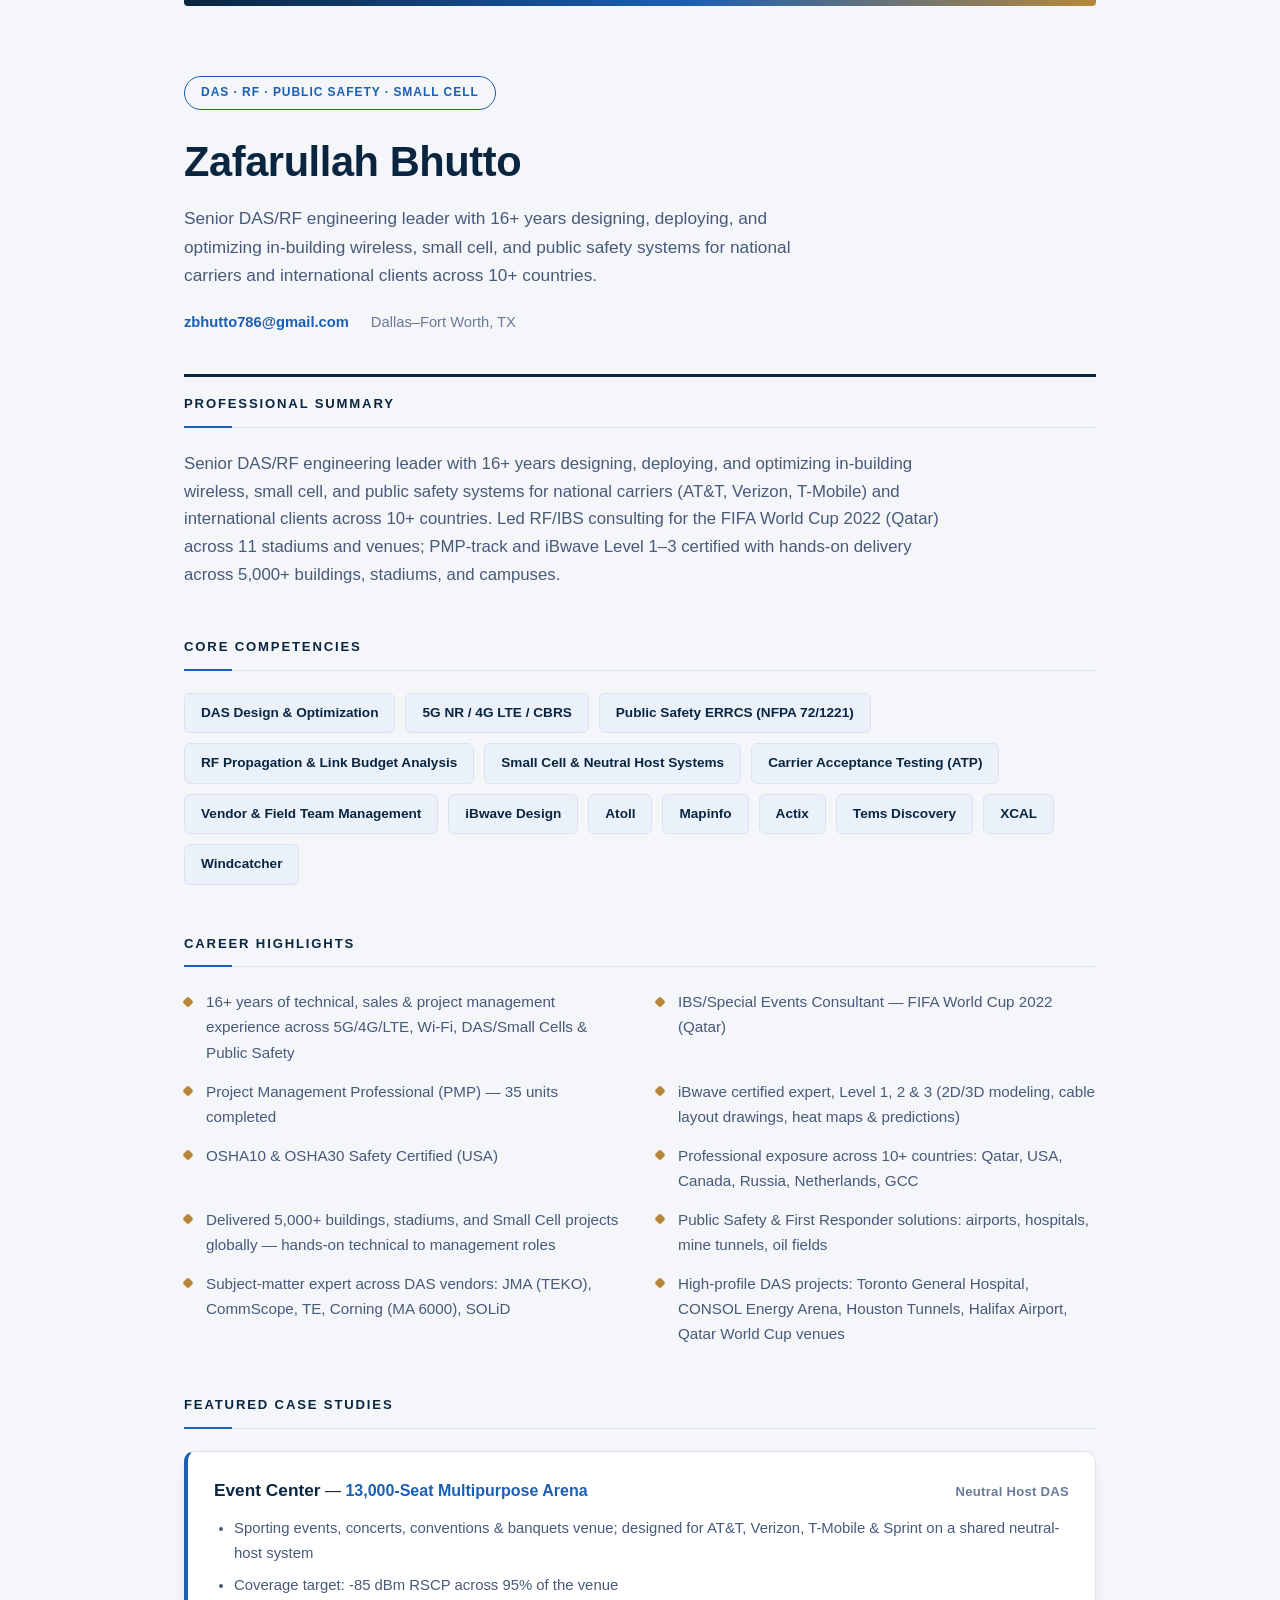
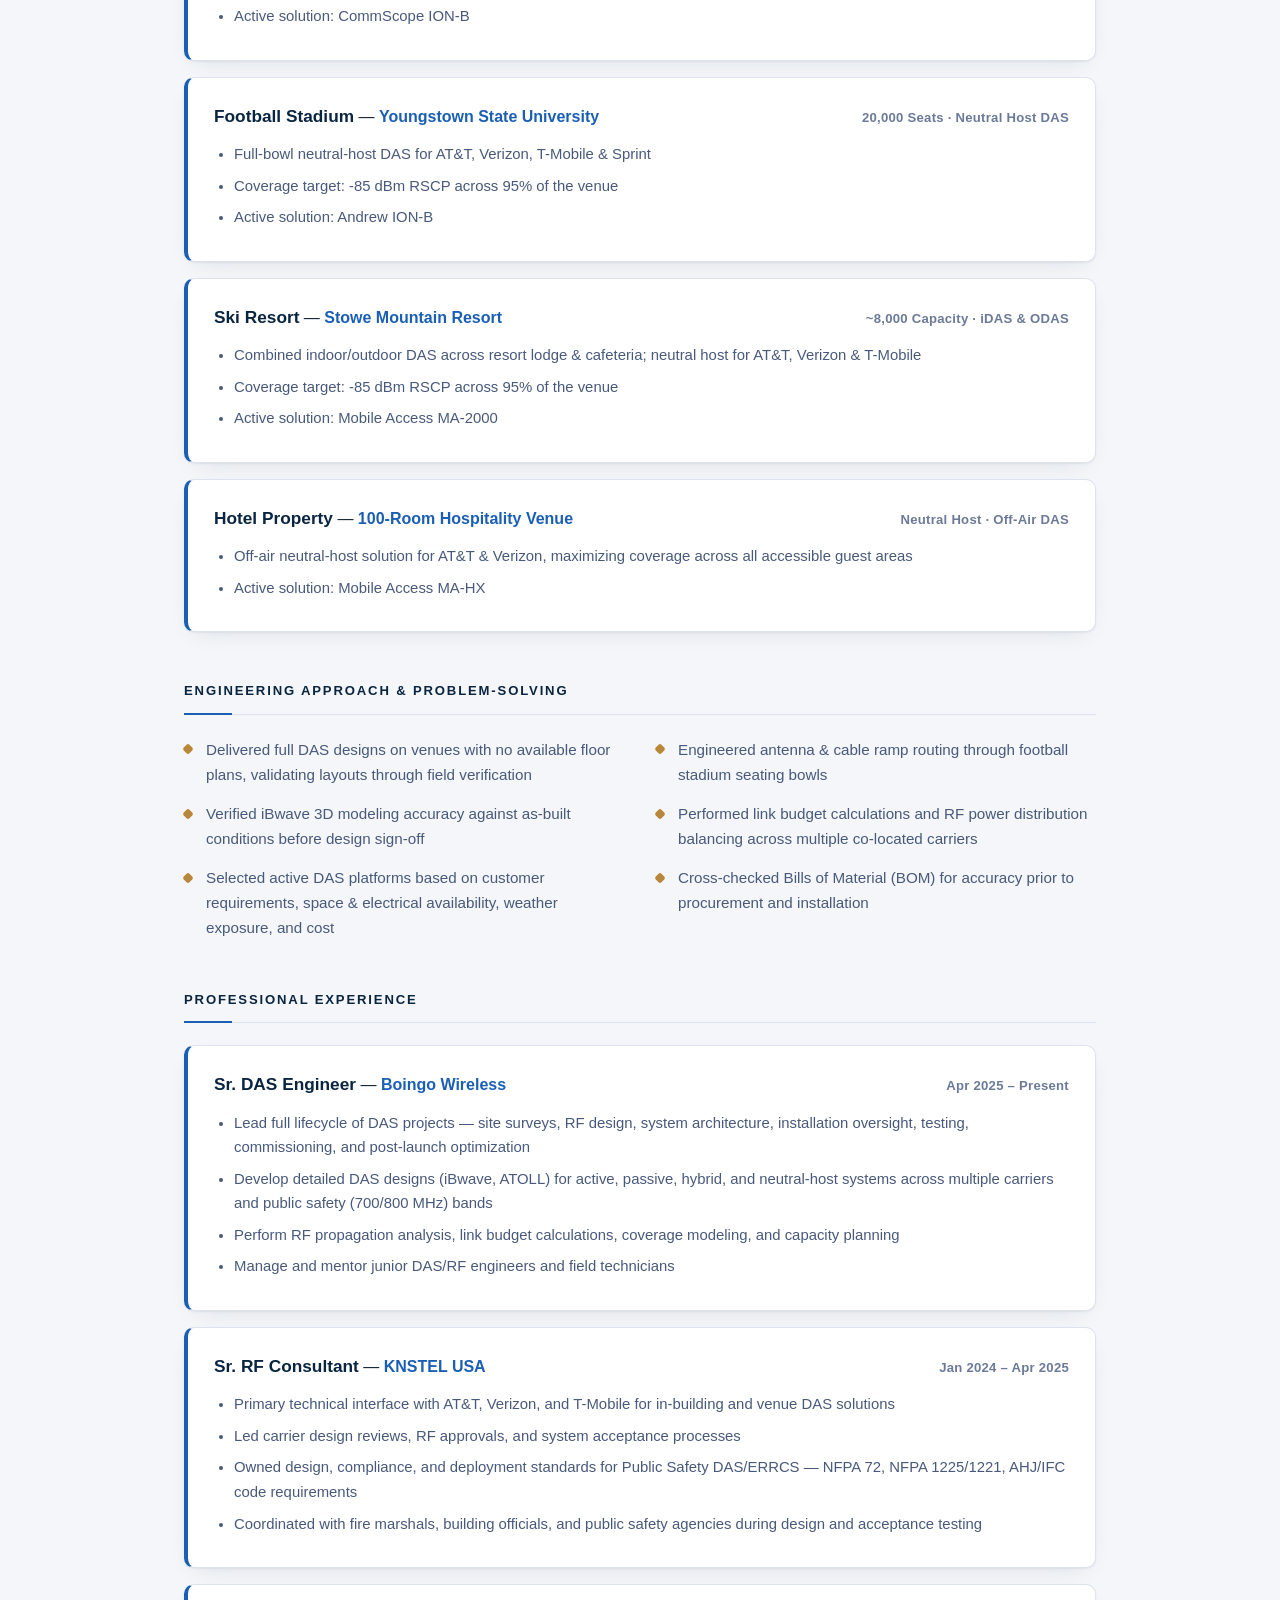
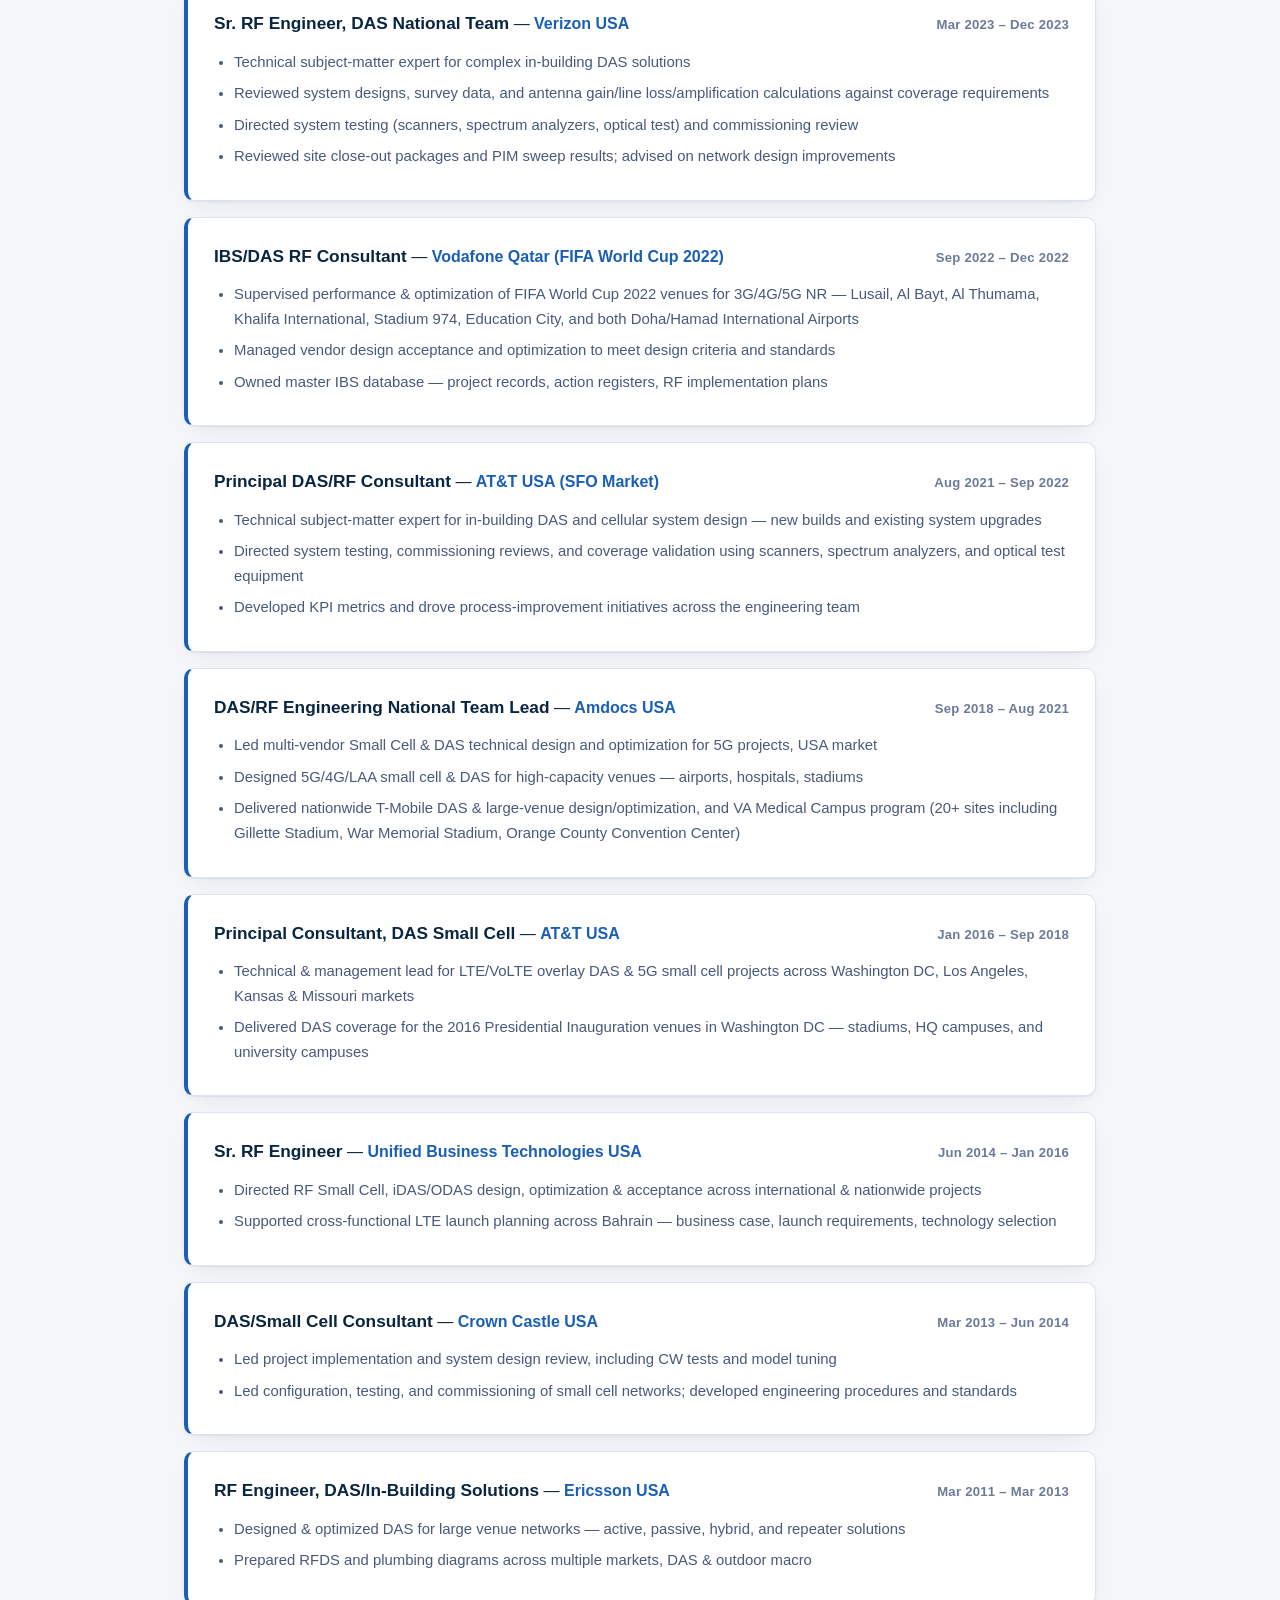
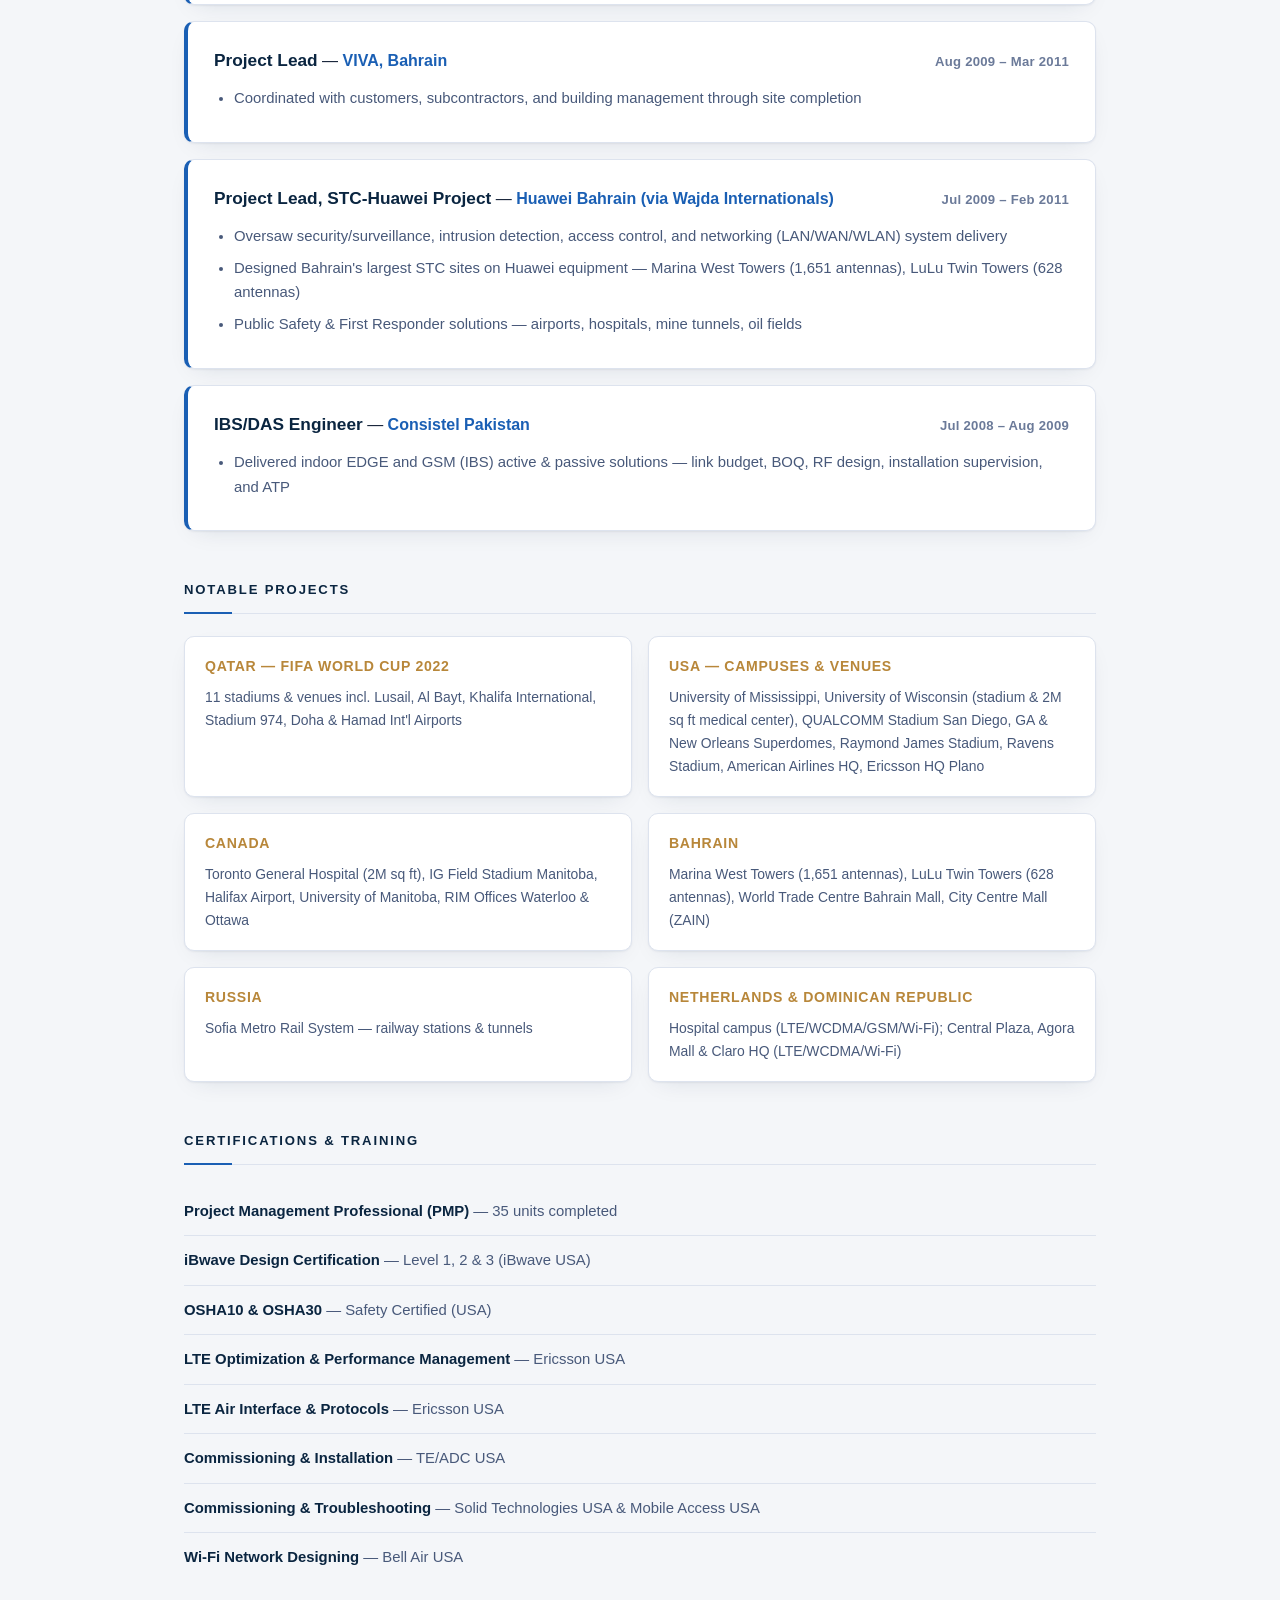
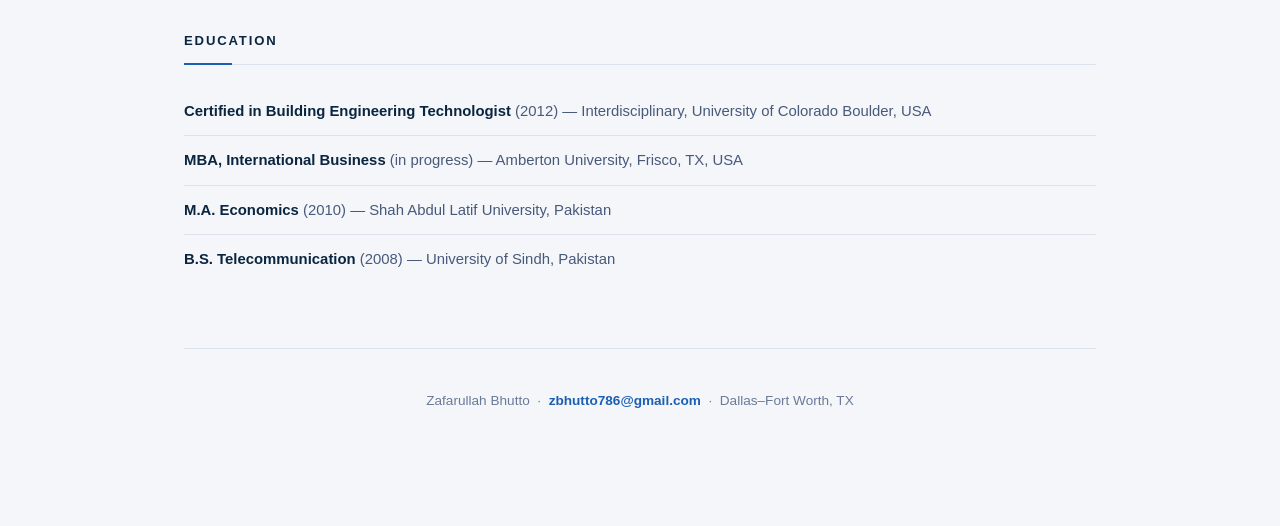
==== commit aaff4c40: "Add featured case studies and notable projects sections" ====
--- a/index.html
+++ b/index.html
@@ -68,6 +68,67 @@
     </ul>
   </section>
   <section>
+    <h2>Featured Case Studies</h2>
+    <div class="job">
+      <div class="job-head">
+        <div><span class="job-title">Event Center</span> — <span class="job-company">13,000-Seat Multipurpose Arena</span></div>
+        <div class="job-date">Neutral Host DAS</div>
+      </div>
+      <ul>
+        <li>Sporting events, concerts, conventions &amp; banquets venue; designed for AT&amp;T, Verizon, T-Mobile &amp; Sprint on a shared neutral-host system</li>
+        <li>Coverage target: -85 dBm RSCP across 95% of the venue</li>
+        <li>Active solution: CommScope ION-B</li>
+      </ul>
+    </div>
+
+    <div class="job">
+      <div class="job-head">
+        <div><span class="job-title">Football Stadium</span> — <span class="job-company">Youngstown State University</span></div>
+        <div class="job-date">20,000 Seats · Neutral Host DAS</div>
+      </div>
+      <ul>
+        <li>Full-bowl neutral-host DAS for AT&amp;T, Verizon, T-Mobile &amp; Sprint</li>
+        <li>Coverage target: -85 dBm RSCP across 95% of the venue</li>
+        <li>Active solution: Andrew ION-B</li>
+      </ul>
+    </div>
+
+    <div class="job">
+      <div class="job-head">
+        <div><span class="job-title">Ski Resort</span> — <span class="job-company">Stowe Mountain Resort</span></div>
+        <div class="job-date">~8,000 Capacity · iDAS &amp; ODAS</div>
+      </div>
+      <ul>
+        <li>Combined indoor/outdoor DAS across resort lodge &amp; cafeteria; neutral host for AT&amp;T, Verizon &amp; T-Mobile</li>
+        <li>Coverage target: -85 dBm RSCP across 95% of the venue</li>
+        <li>Active solution: Mobile Access MA-2000</li>
+      </ul>
+    </div>
+
+    <div class="job">
+      <div class="job-head">
+        <div><span class="job-title">Hotel Property</span> — <span class="job-company">100-Room Hospitality Venue</span></div>
+        <div class="job-date">Neutral Host · Off-Air DAS</div>
+      </div>
+      <ul>
+        <li>Off-air neutral-host solution for AT&amp;T &amp; Verizon, maximizing coverage across all accessible guest areas</li>
+        <li>Active solution: Mobile Access MA-HX</li>
+      </ul>
+    </div>
+  </section>
+
+  <section>
+    <h2>Engineering Approach &amp; Problem-Solving</h2>
+    <ul class="highlights">
+      <li>Delivered full DAS designs on venues with no available floor plans, validating layouts through field verification</li>
+      <li>Engineered antenna &amp; cable ramp routing through football stadium seating bowls</li>
+      <li>Verified iBwave 3D modeling accuracy against as-built conditions before design sign-off</li>
+      <li>Performed link budget calculations and RF power distribution balancing across multiple co-located carriers</li>
+      <li>Selected active DAS platforms based on customer requirements, space &amp; electrical availability, weather exposure, and cost</li>
+      <li>Cross-checked Bills of Material (BOM) for accuracy prior to procurement and installation</li>
+    </ul>
+  </section>
+  <section>
     <h2>Professional Experience</h2>
 
     <div class="job">
@@ -226,11 +287,11 @@
     <h2>Notable Projects</h2>
     <div class="projects">
       <div class="proj-card"><h3>Qatar — FIFA World Cup 2022</h3><p>11 stadiums &amp; venues incl. Lusail, Al Bayt, Khalifa International, Stadium 974, Doha &amp; Hamad Int'l Airports</p></div>
-      <div class="proj-card"><h3>Canada</h3><p>Toronto General Hospital (2M sq ft), IG Field Stadium Manitoba, Halifax Airport, University of Manitoba</p></div>
-      <div class="proj-card"><h3>USA</h3><p>Houston Tunnels, GA/New Orleans Superdomes, Raymond James Stadium, Ravens Stadium, Kansas Speedway</p></div>
-      <div class="proj-card"><h3>Bahrain</h3><p>Marina West Towers (1,651 antennas), LuLu Twin Towers, World Trade Centre Bahrain</p></div>
+      <div class="proj-card"><h3>USA — Campuses &amp; Venues</h3><p>University of Mississippi, University of Wisconsin (stadium &amp; 2M sq ft medical center), QUALCOMM Stadium San Diego, GA &amp; New Orleans Superdomes, Raymond James Stadium, Ravens Stadium, American Airlines HQ, Ericsson HQ Plano</p></div>
+      <div class="proj-card"><h3>Canada</h3><p>Toronto General Hospital (2M sq ft), IG Field Stadium Manitoba, Halifax Airport, University of Manitoba, RIM Offices Waterloo &amp; Ottawa</p></div>
+      <div class="proj-card"><h3>Bahrain</h3><p>Marina West Towers (1,651 antennas), LuLu Twin Towers (628 antennas), World Trade Centre Bahrain Mall, City Centre Mall (ZAIN)</p></div>
       <div class="proj-card"><h3>Russia</h3><p>Sofia Metro Rail System — railway stations &amp; tunnels</p></div>
-      <div class="proj-card"><h3>Netherlands</h3><p>Hospital campus design — LTE, WCDMA, GSM &amp; Wi-Fi</p></div>
+      <div class="proj-card"><h3>Netherlands &amp; Dominican Republic</h3><p>Hospital campus (LTE/WCDMA/GSM/Wi-Fi); Central Plaza, Agora Mall &amp; Claro HQ (LTE/WCDMA/Wi-Fi)</p></div>
     </div>
   </section>
 
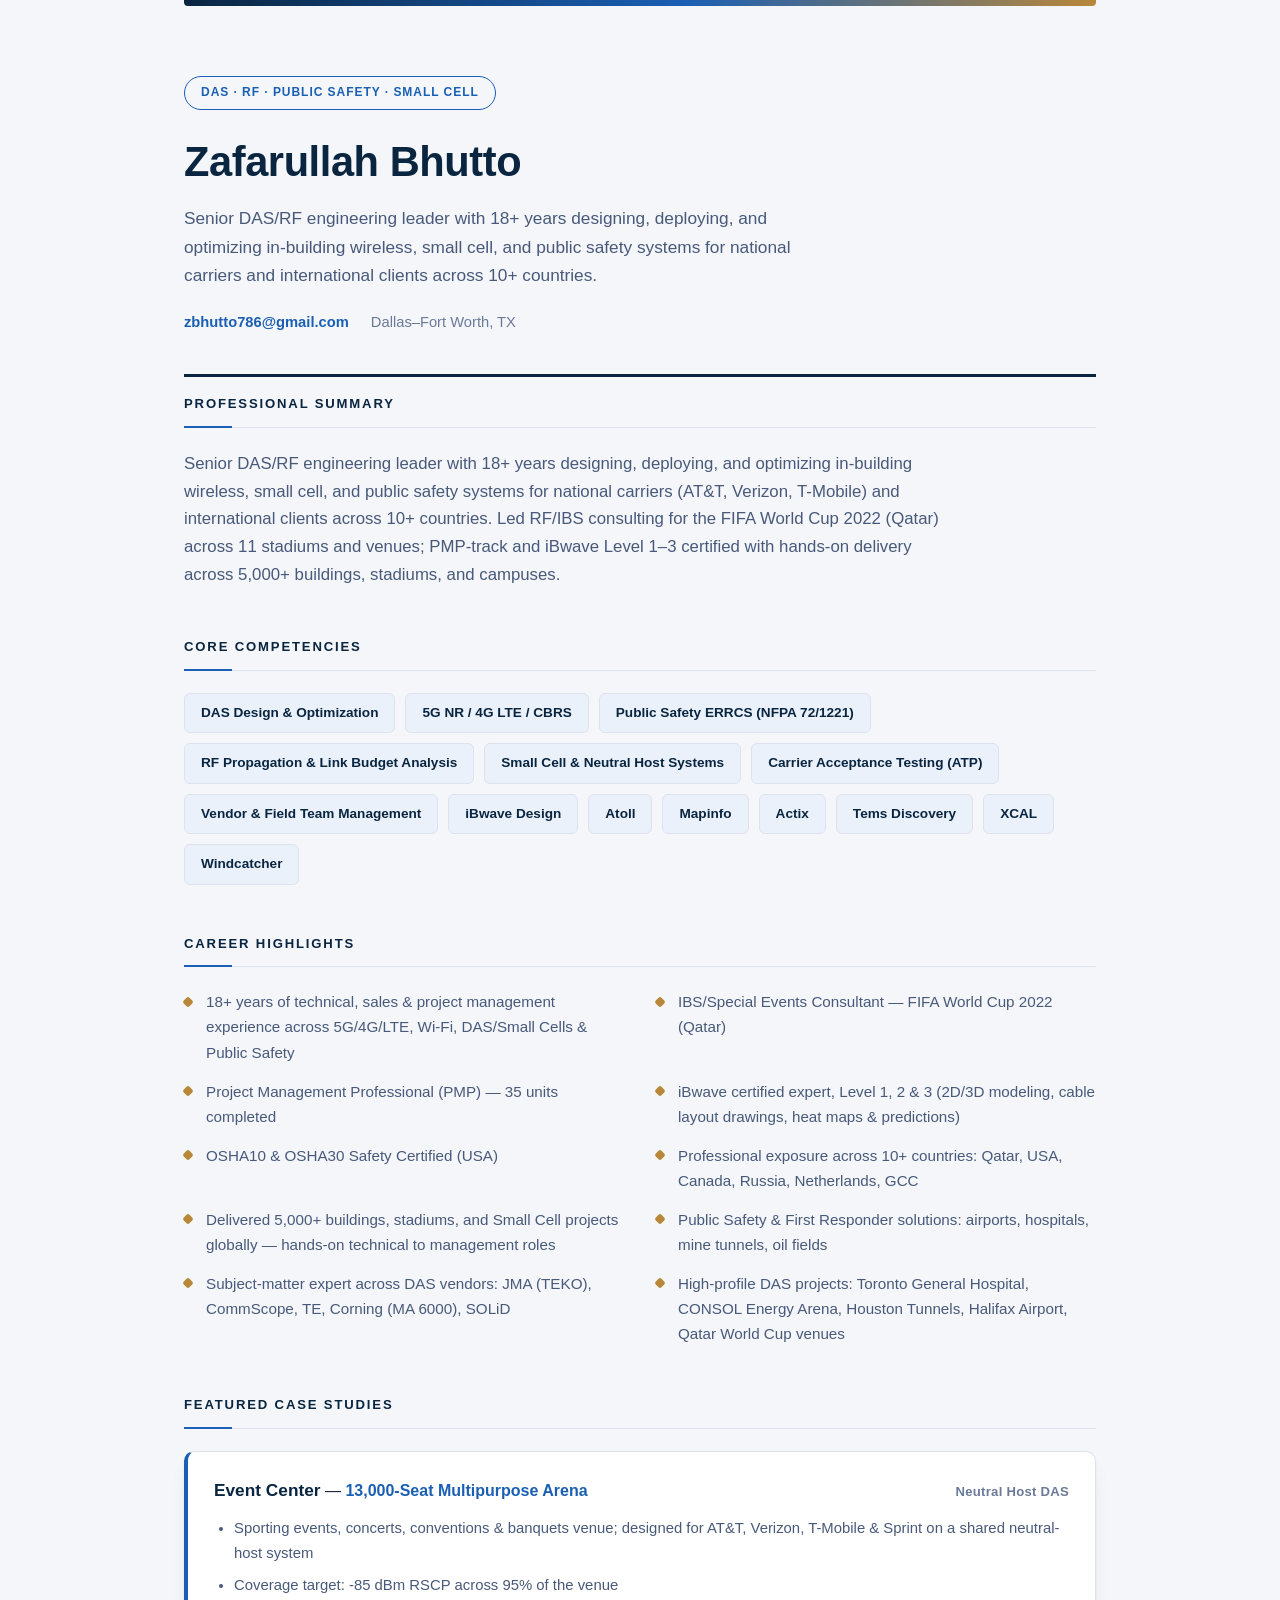
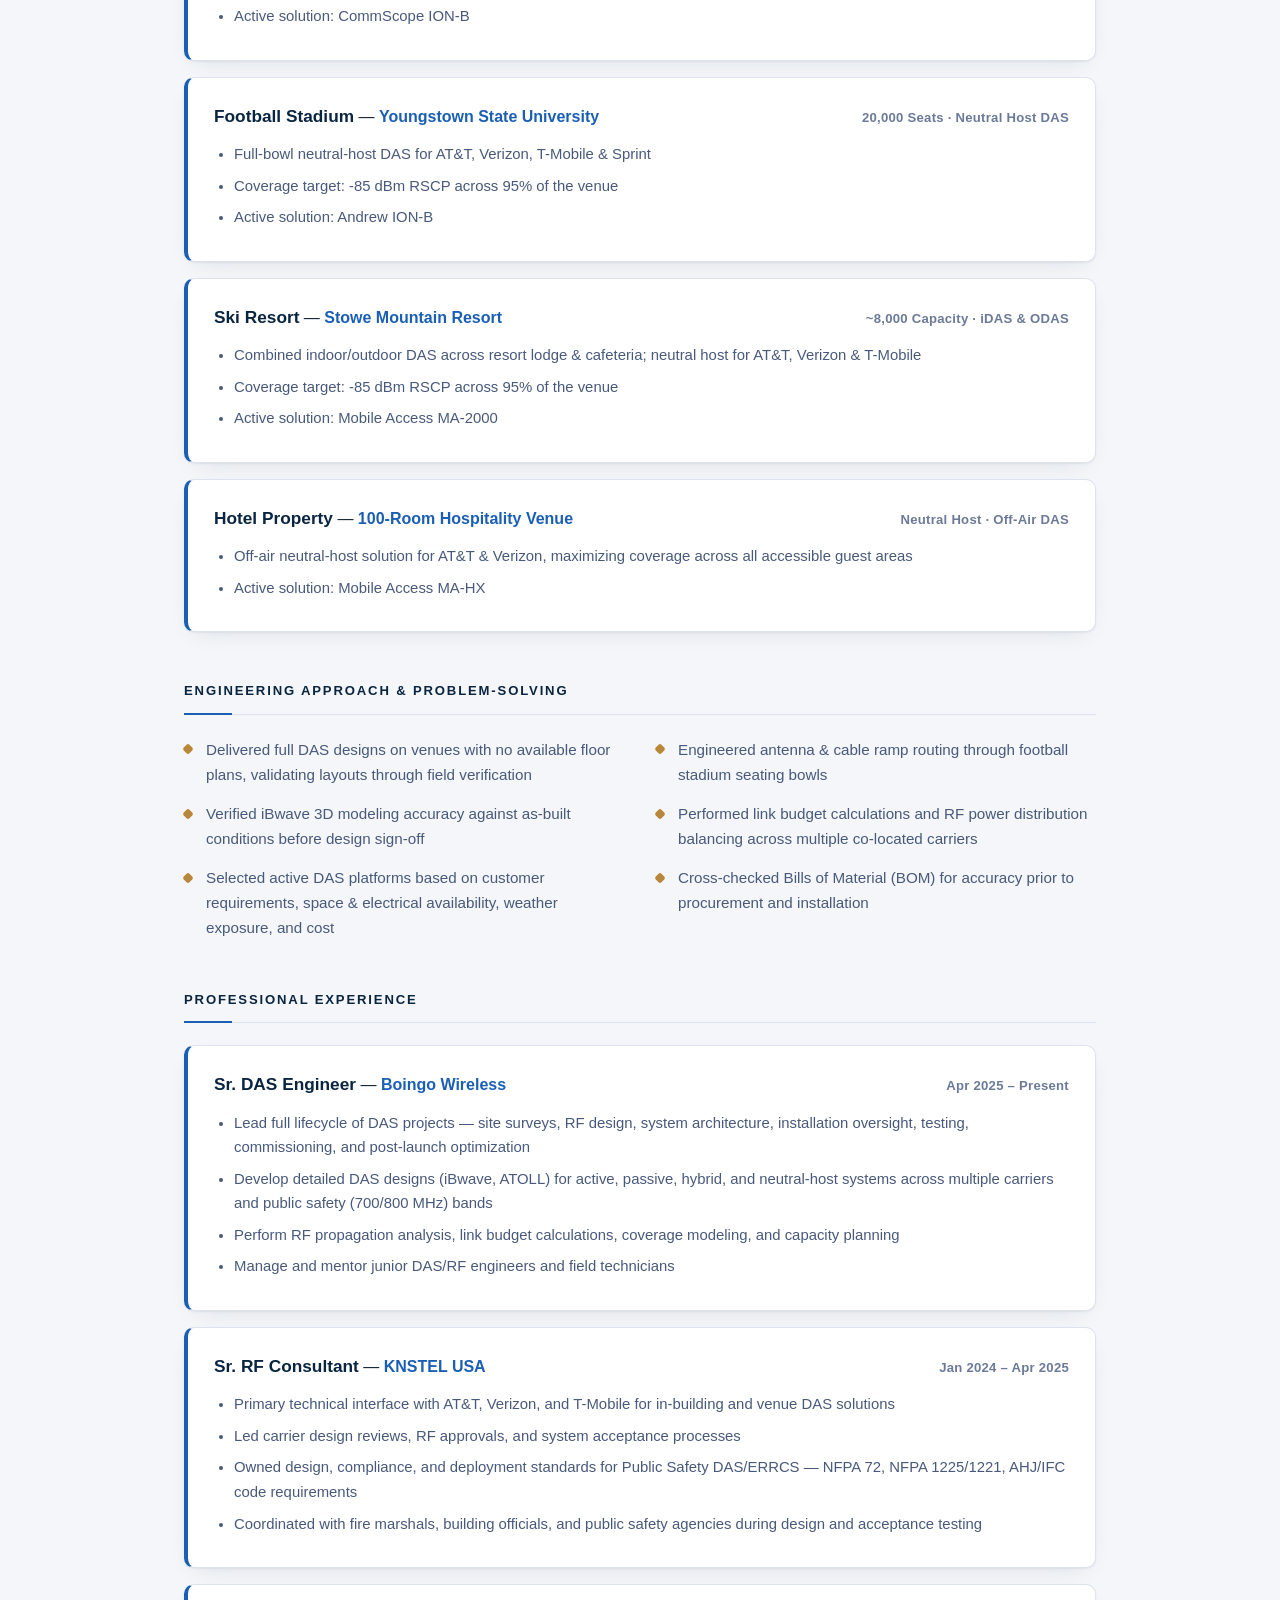
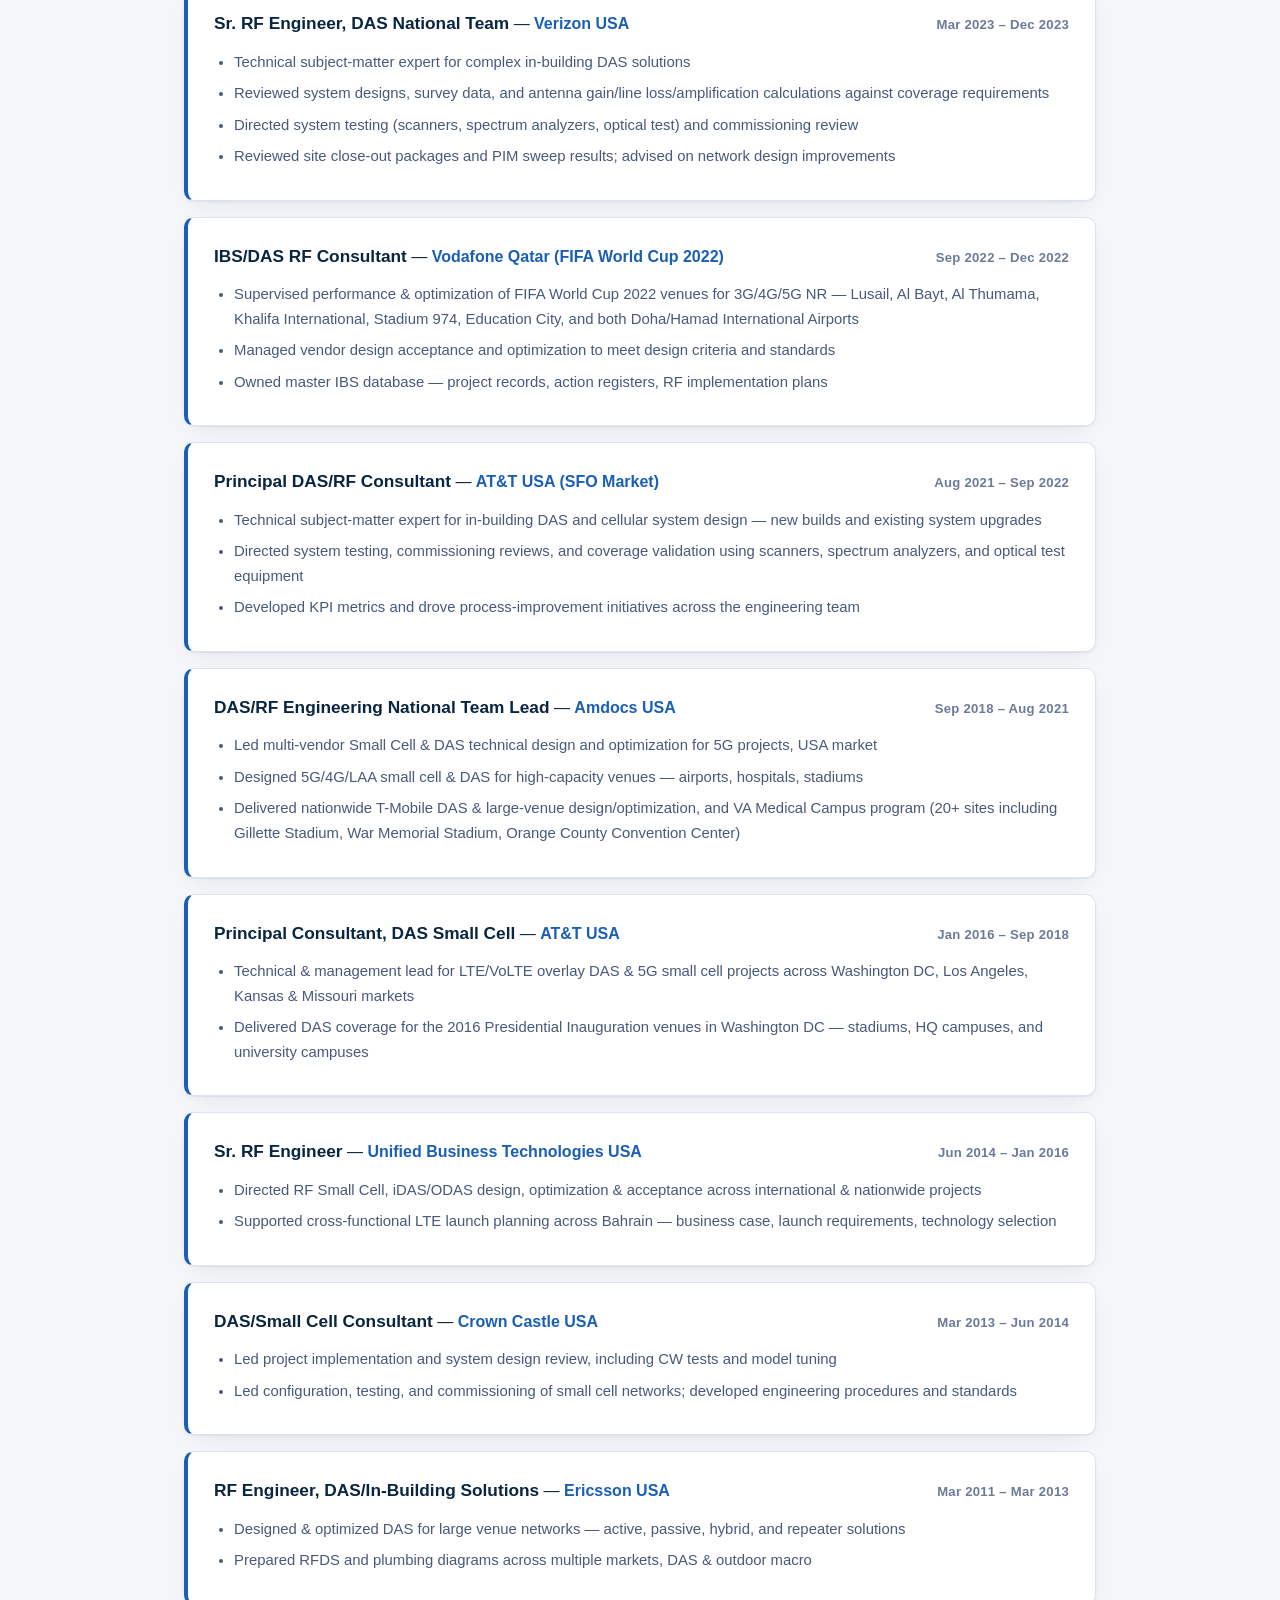
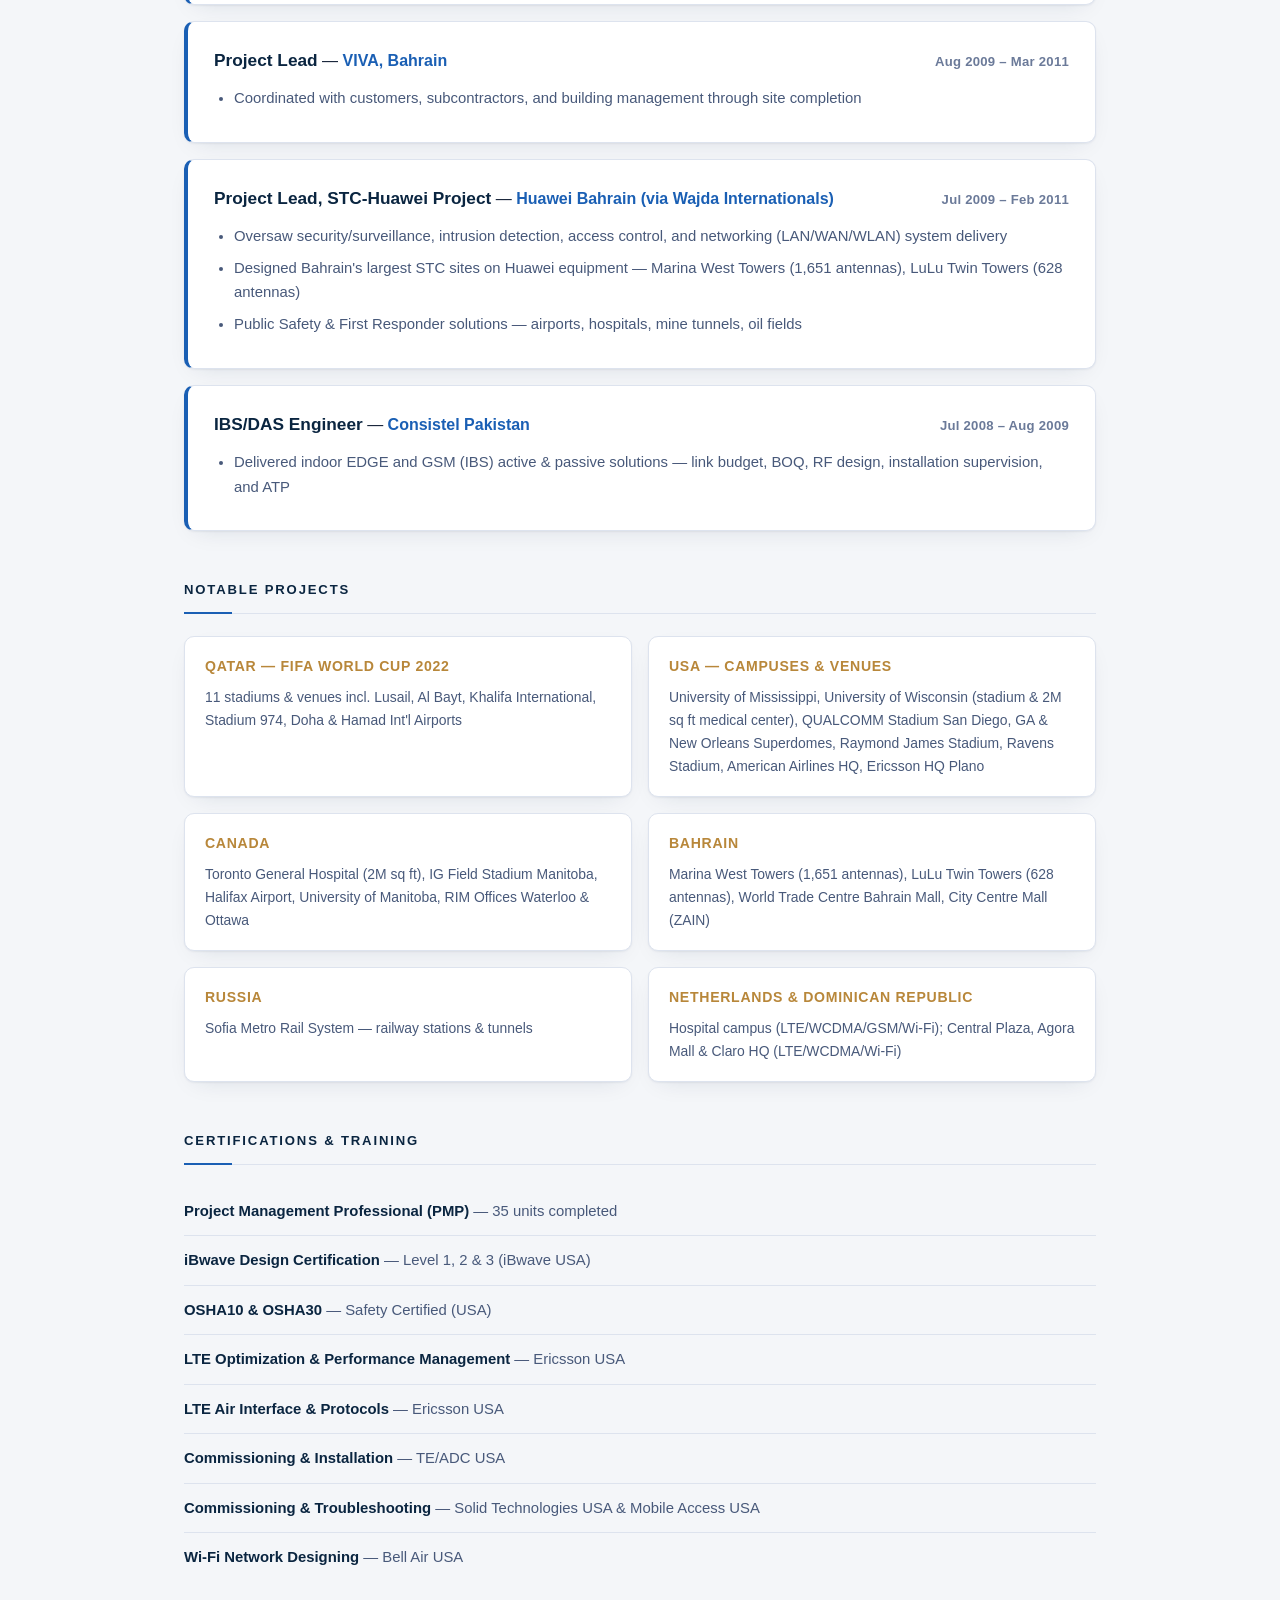
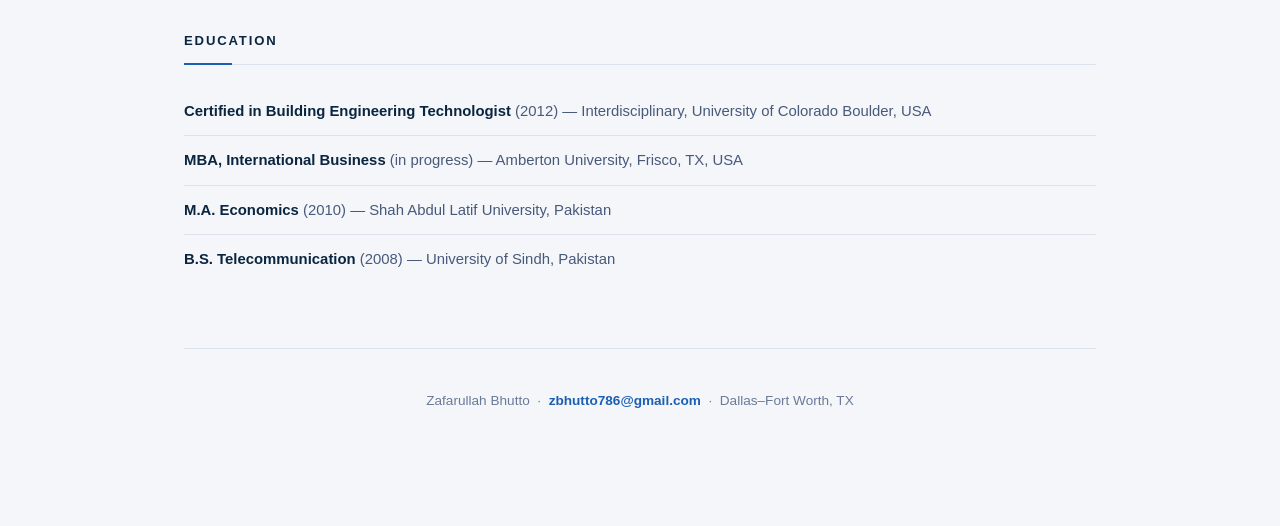
==== commit c9461bbd: "Update experience from 16 to 18 years in index.html" ====
--- a/index.html
+++ b/index.html
@@ -5,6 +5,13 @@
 <meta name="viewport" content="width=device-width, initial-scale=1.0">
 <title>Zafarullah Bhutto — Senior DAS/RF Engineering Leader</title>
 <link rel="stylesheet" href="style.css">
+<meta name="description" content="Zafarullah Bhutto - Senior DAS/RF engineering leader with 18+ years designing, deploying, and optimizing in-building wireless, small cell, and public safety systems for national carriers across 10+ countries.">
+<link rel="canonical" href="https://zbhutto.github.io/">
+<meta property="og:title" content="Zafarullah Bhutto - Senior DAS/RF Engineering Leader">
+<meta property="og:description" content="Senior DAS/RF engineering leader with 18+ years designing, deploying, and optimizing in-building wireless, small cell, and public safety systems.">
+<meta property="og:type" content="website">
+<meta property="og:url" content="https://zbhutto.github.io/">
+<meta name="google-site-verification" content="J__blrG5NLyXWtn3dVCqjnnPPakDBZApc0Q4YiUP84I" />
 </head>
 <body>
 <div class="wrap">
@@ -13,7 +20,7 @@
     <div>
       <p class="badge">DAS · RF · Public Safety · Small Cell</p>
       <h1 class="name">Zafarullah Bhutto</h1>
-      <p class="tagline">Senior DAS/RF engineering leader with 16+ years designing, deploying, and optimizing in-building wireless, small cell, and public safety systems for national carriers and international clients across 10+ countries.</p>
+      <p class="tagline">Senior DAS/RF engineering leader with 18+ years designing, deploying, and optimizing in-building wireless, small cell, and public safety systems for national carriers and international clients across 10+ countries.</p>
       <div class="contact">
         <a href="mailto:zbhutto786@gmail.com">zbhutto786@gmail.com</a>
         <span>Dallas–Fort Worth, TX</span>
@@ -24,7 +31,7 @@
   <section>
     <h2>Professional Summary</h2>
     <p class="summary">
-      Senior DAS/RF engineering leader with 16+ years designing, deploying, and optimizing in-building
+      Senior DAS/RF engineering leader with 18+ years designing, deploying, and optimizing in-building
       wireless, small cell, and public safety systems for national carriers (AT&amp;T, Verizon, T-Mobile) and
       international clients across 10+ countries. Led RF/IBS consulting for the FIFA World Cup 2022 (Qatar)
       across 11 stadiums and venues; PMP-track and iBwave Level 1–3 certified with hands-on delivery across
@@ -55,7 +62,7 @@
   <section>
     <h2>Career Highlights</h2>
     <ul class="highlights">
-      <li>16+ years of technical, sales &amp; project management experience across 5G/4G/LTE, Wi-Fi, DAS/Small Cells &amp; Public Safety</li>
+      <li>18+ years of technical, sales &amp; project management experience across 5G/4G/LTE, Wi-Fi, DAS/Small Cells &amp; Public Safety</li>
       <li>IBS/Special Events Consultant — FIFA World Cup 2022 (Qatar)</li>
       <li>Project Management Professional (PMP) — 35 units completed</li>
       <li>iBwave certified expert, Level 1, 2 &amp; 3 (2D/3D modeling, cable layout drawings, heat maps &amp; predictions)</li>
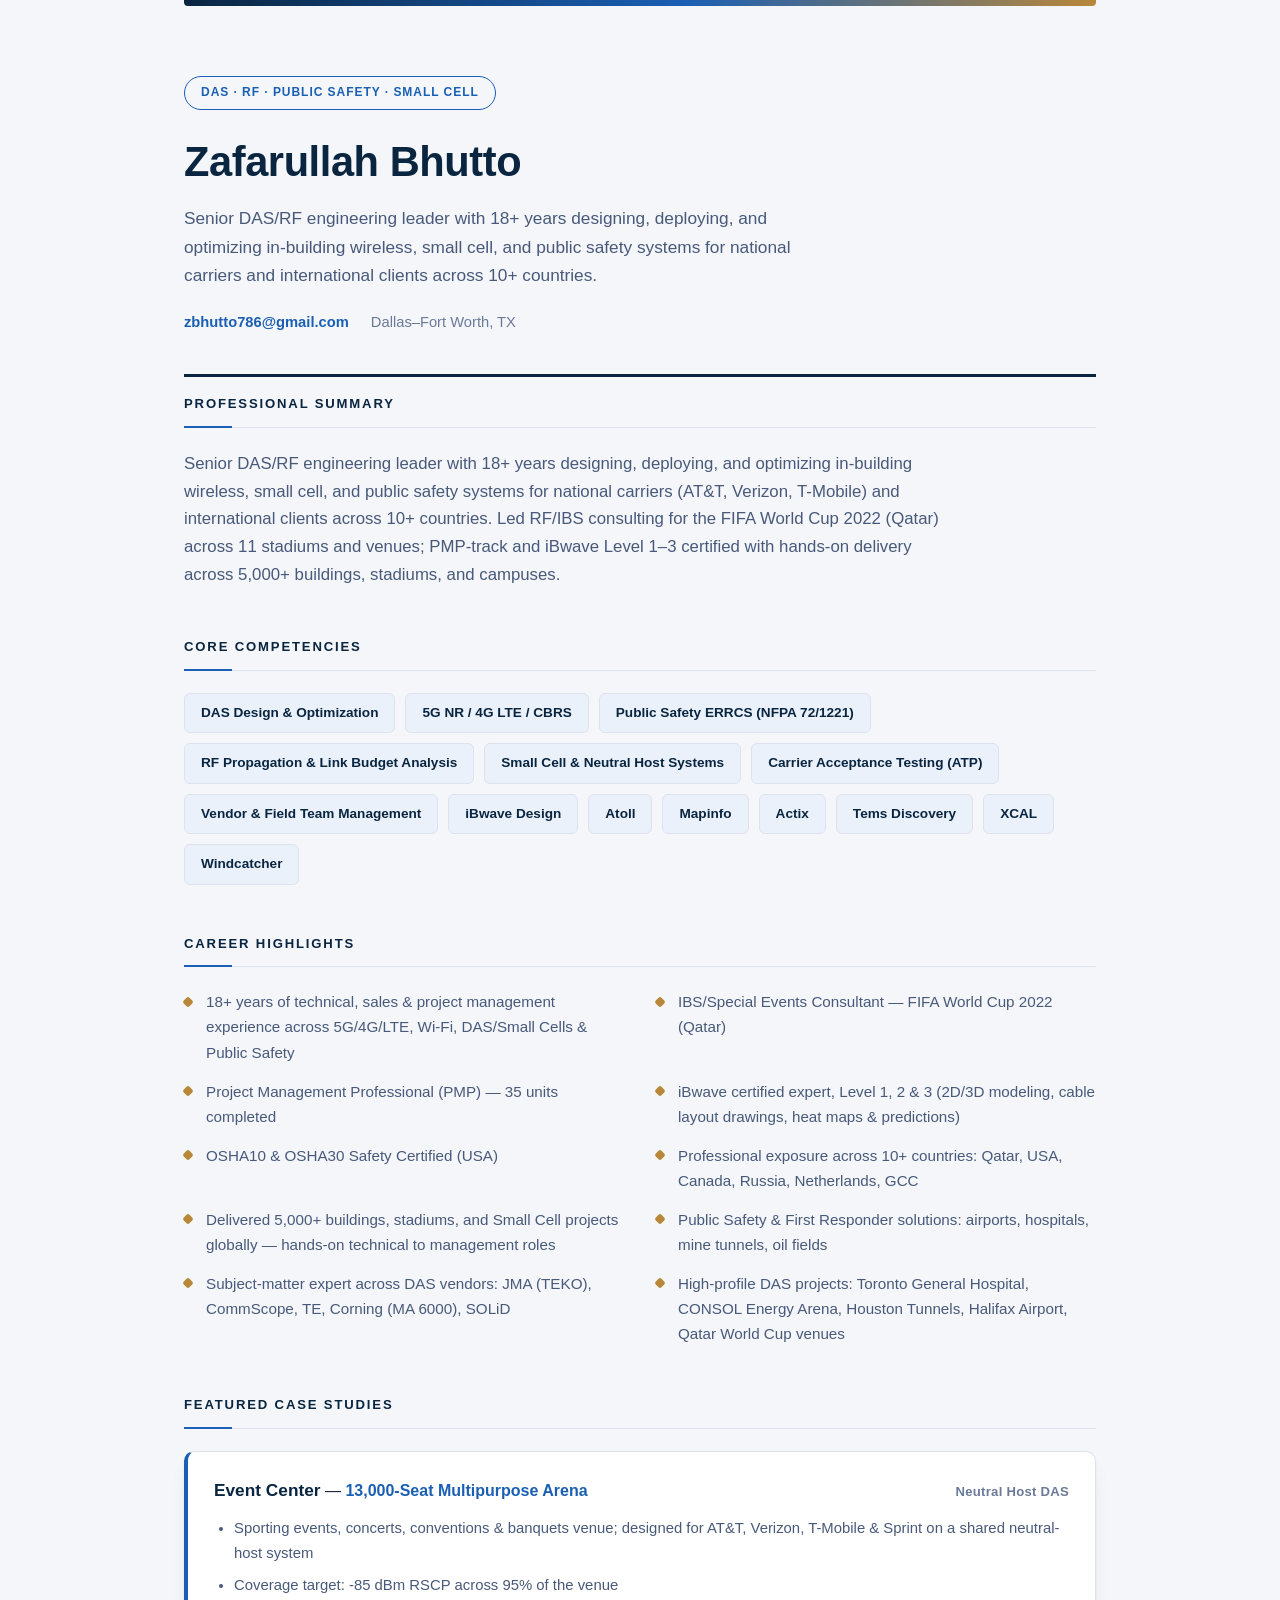
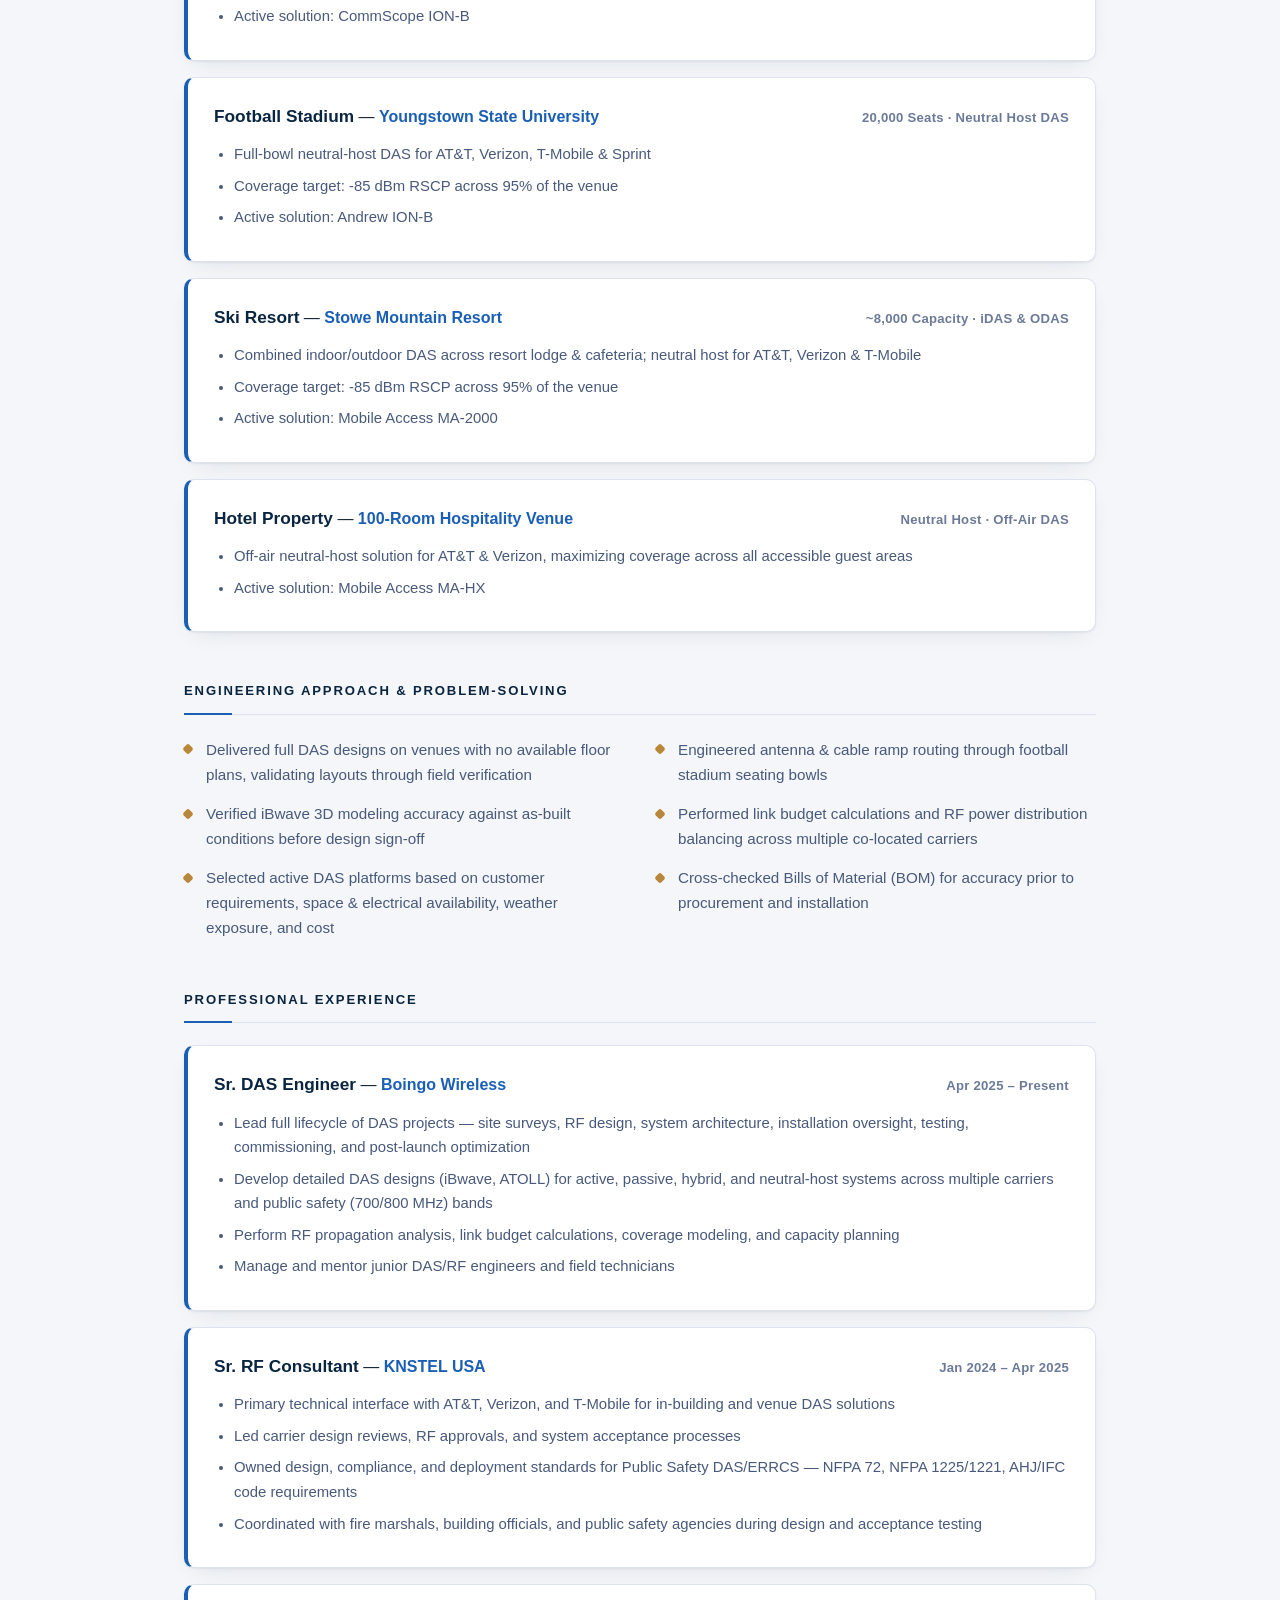
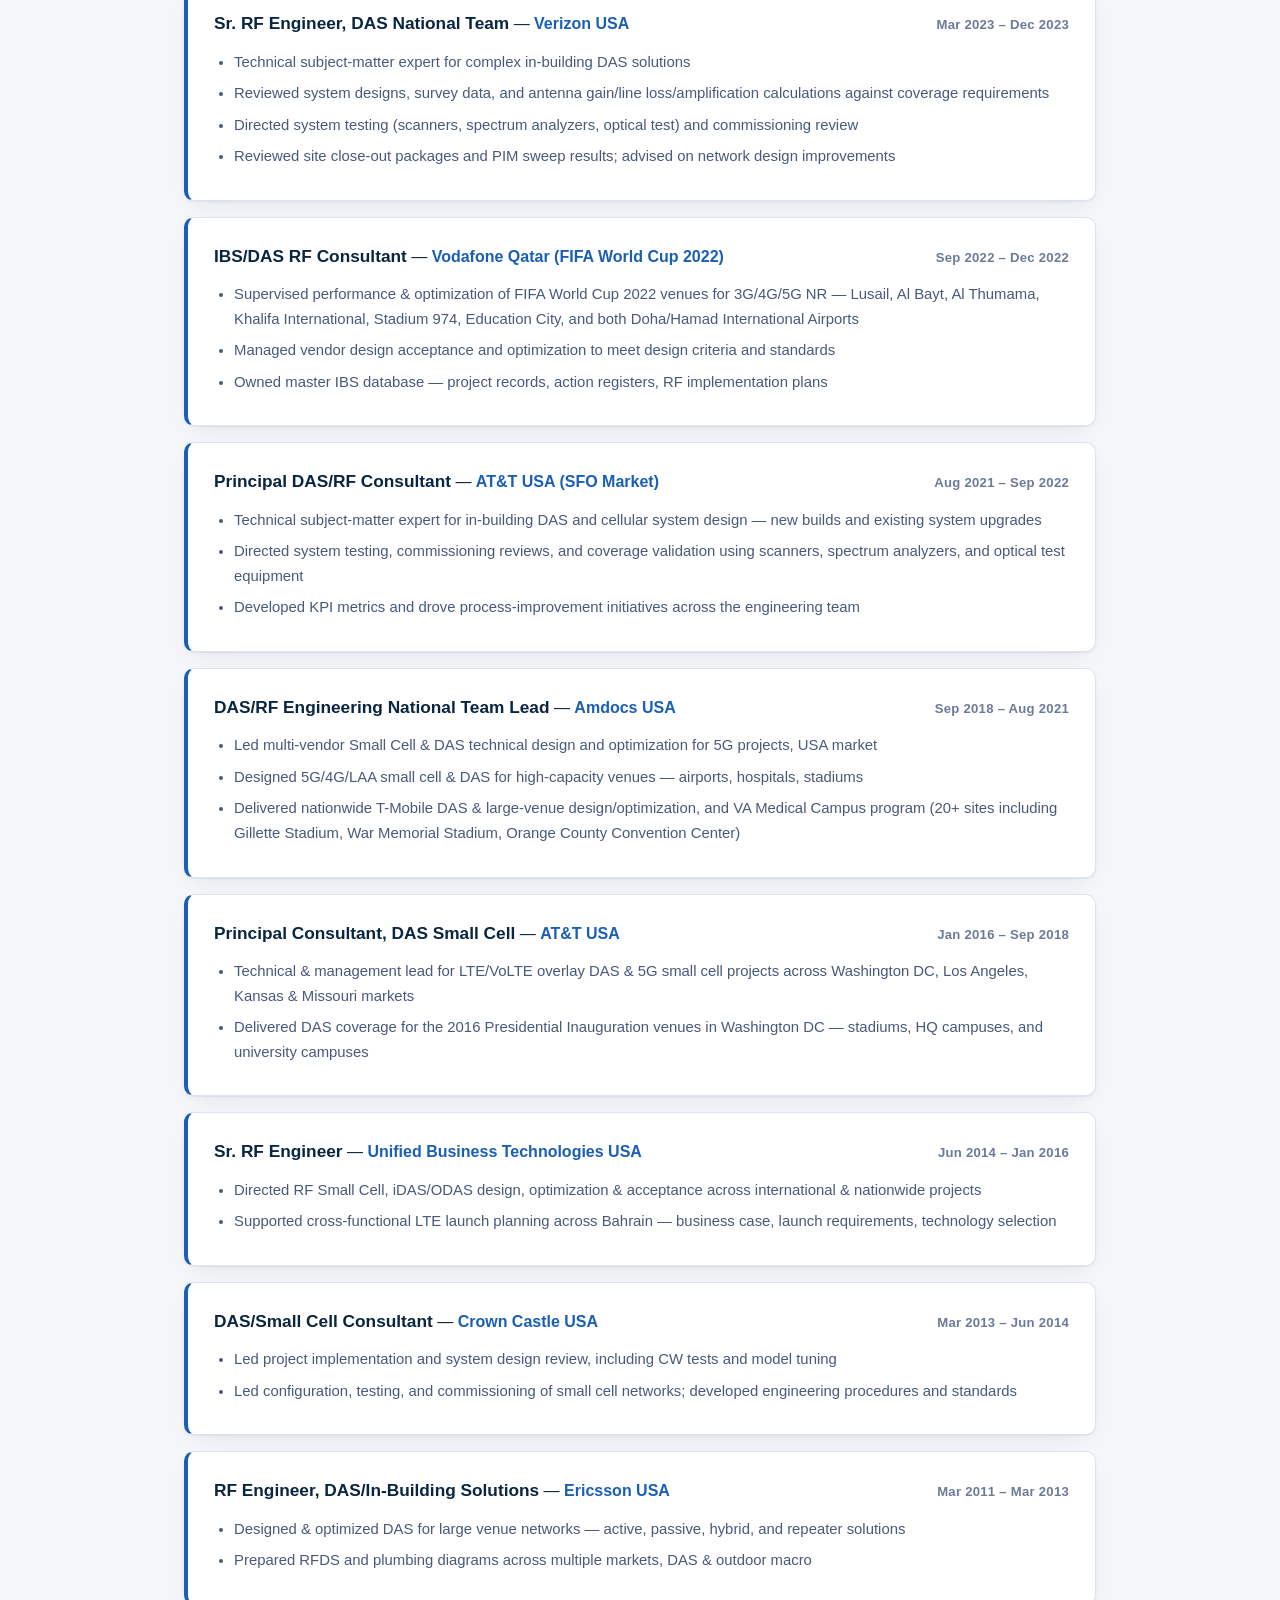
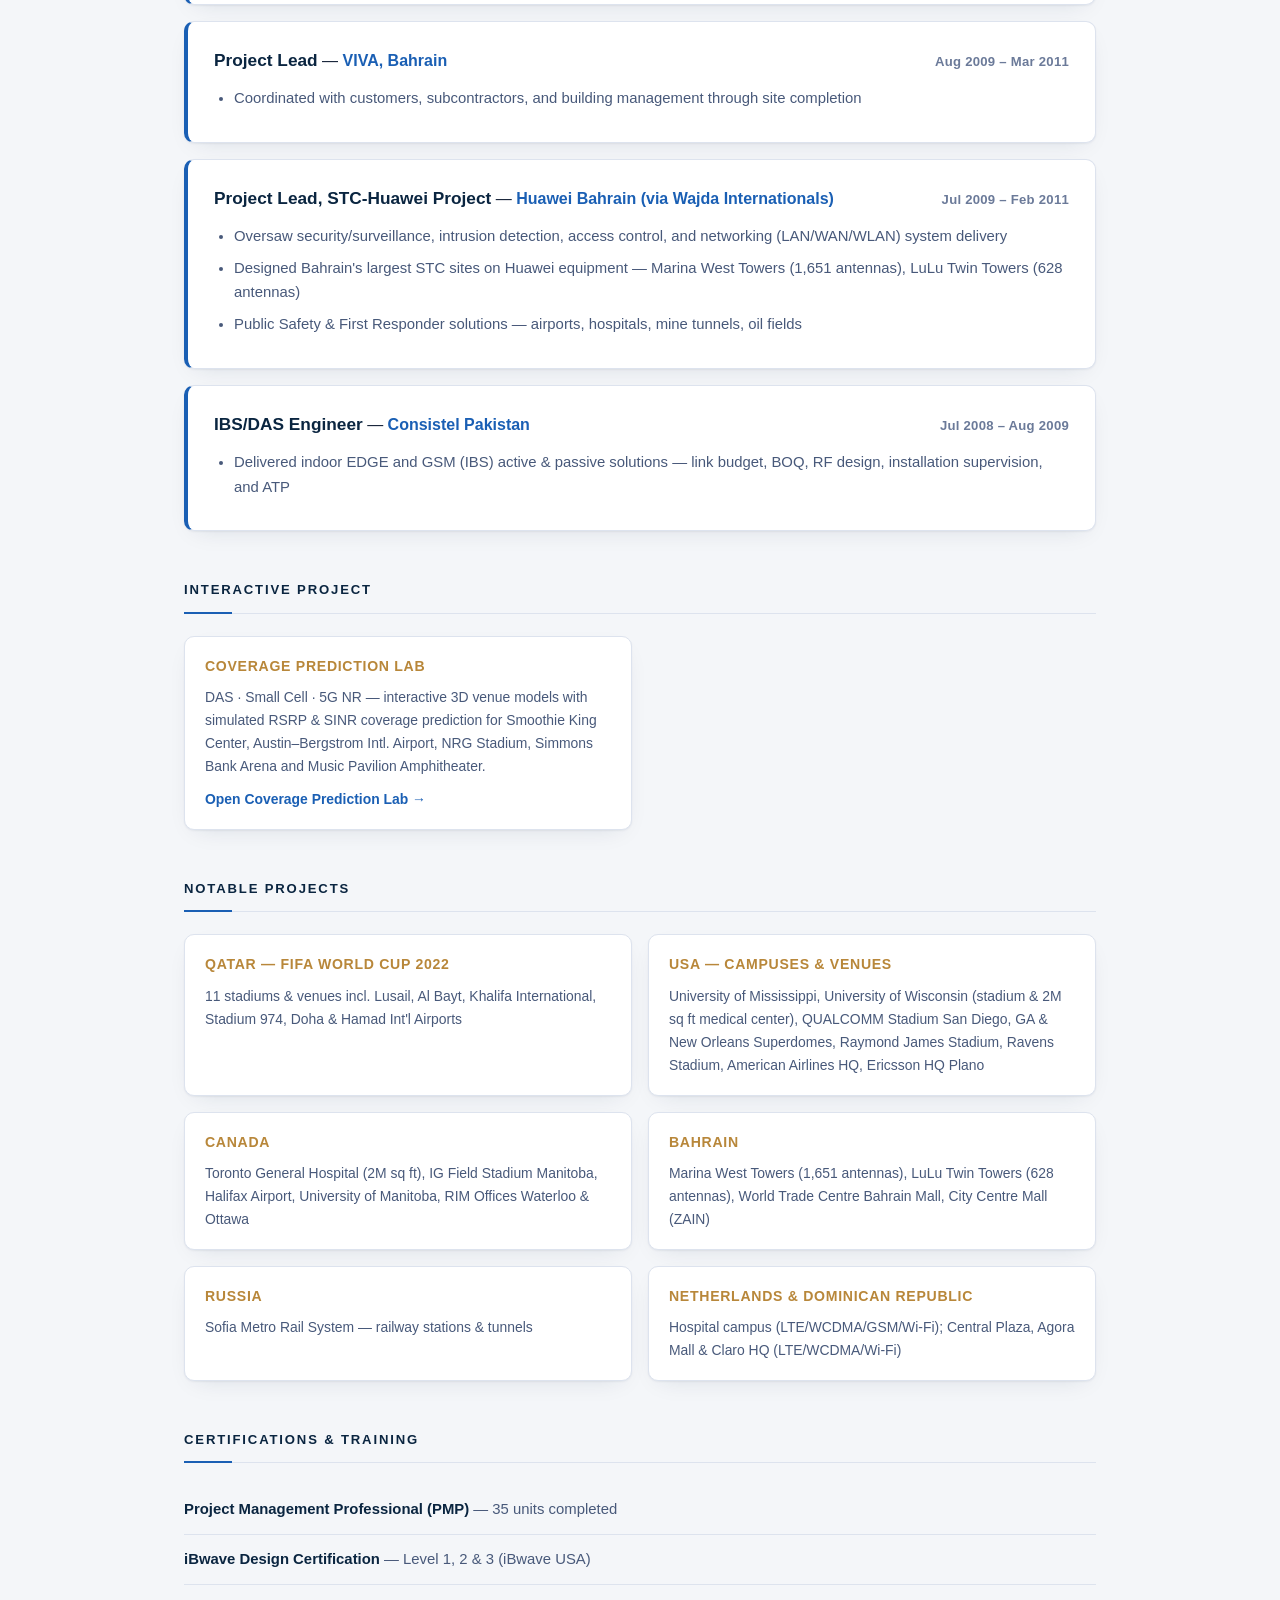
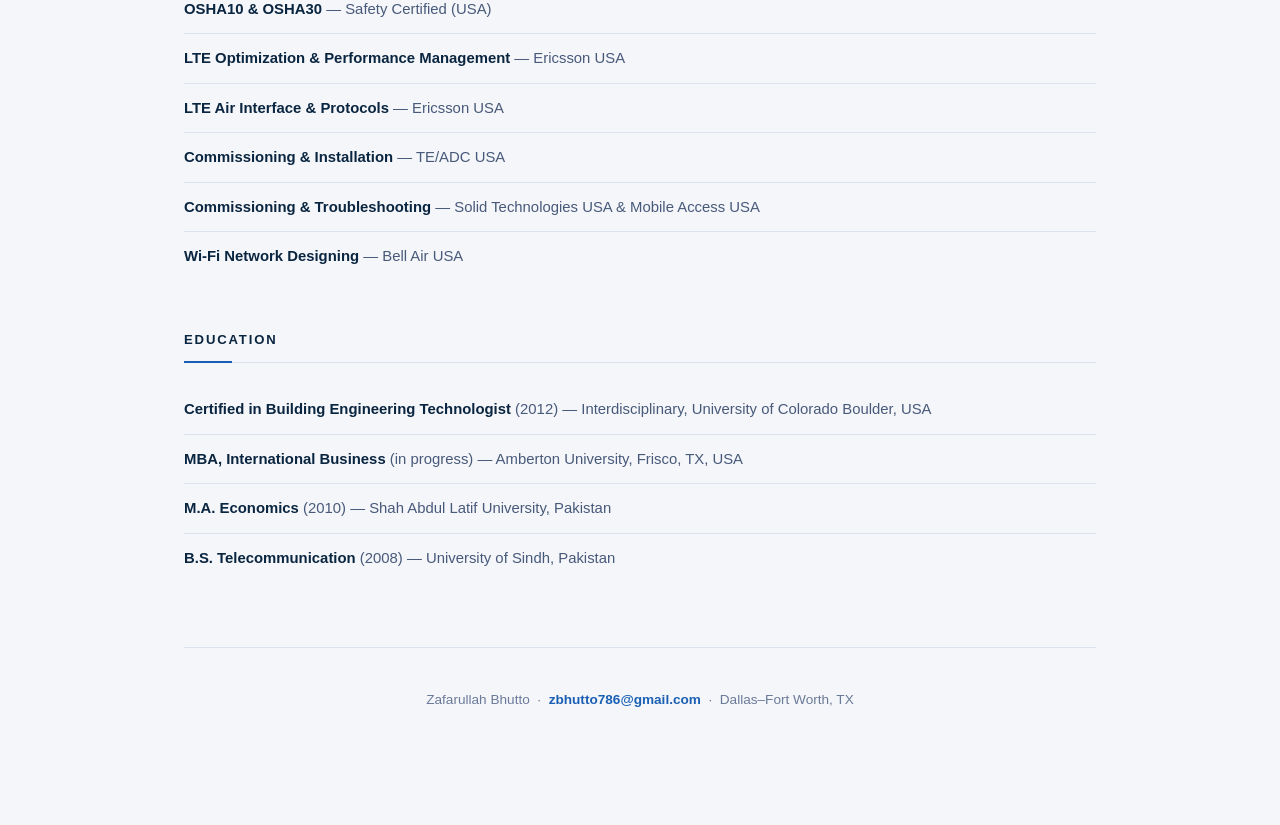
==== commit a6b4834c: "Add Coverage Prediction Lab link to portfolio Added an interactive project section with details abou" ====
--- a/index.html
+++ b/index.html
@@ -291,6 +291,13 @@
 
   </section>
   <section>
+    <h2>Interactive Project</h2>
+    <div class="projects">
+      <div class="proj-card"><h3>Coverage Prediction Lab</h3><p>DAS &middot; Small Cell &middot; 5G NR &mdash; interactive 3D venue models with simulated RSRP &amp; SINR coverage prediction for Smoothie King Center, Austin&ndash;Bergstrom Intl. Airport, NRG Stadium, Simmons Bank Arena and Music Pavilion Amphitheater.</p><p style="margin-top:10px"><a href="coverage-lab.html" style="color:var(--accent);font-weight:600;text-decoration:none">Open Coverage Prediction Lab &rarr;</a></p></div>
+    </div>
+  </section>
+
+  <section>
     <h2>Notable Projects</h2>
     <div class="projects">
       <div class="proj-card"><h3>Qatar — FIFA World Cup 2022</h3><p>11 stadiums &amp; venues incl. Lusail, Al Bayt, Khalifa International, Stadium 974, Doha &amp; Hamad Int'l Airports</p></div>
